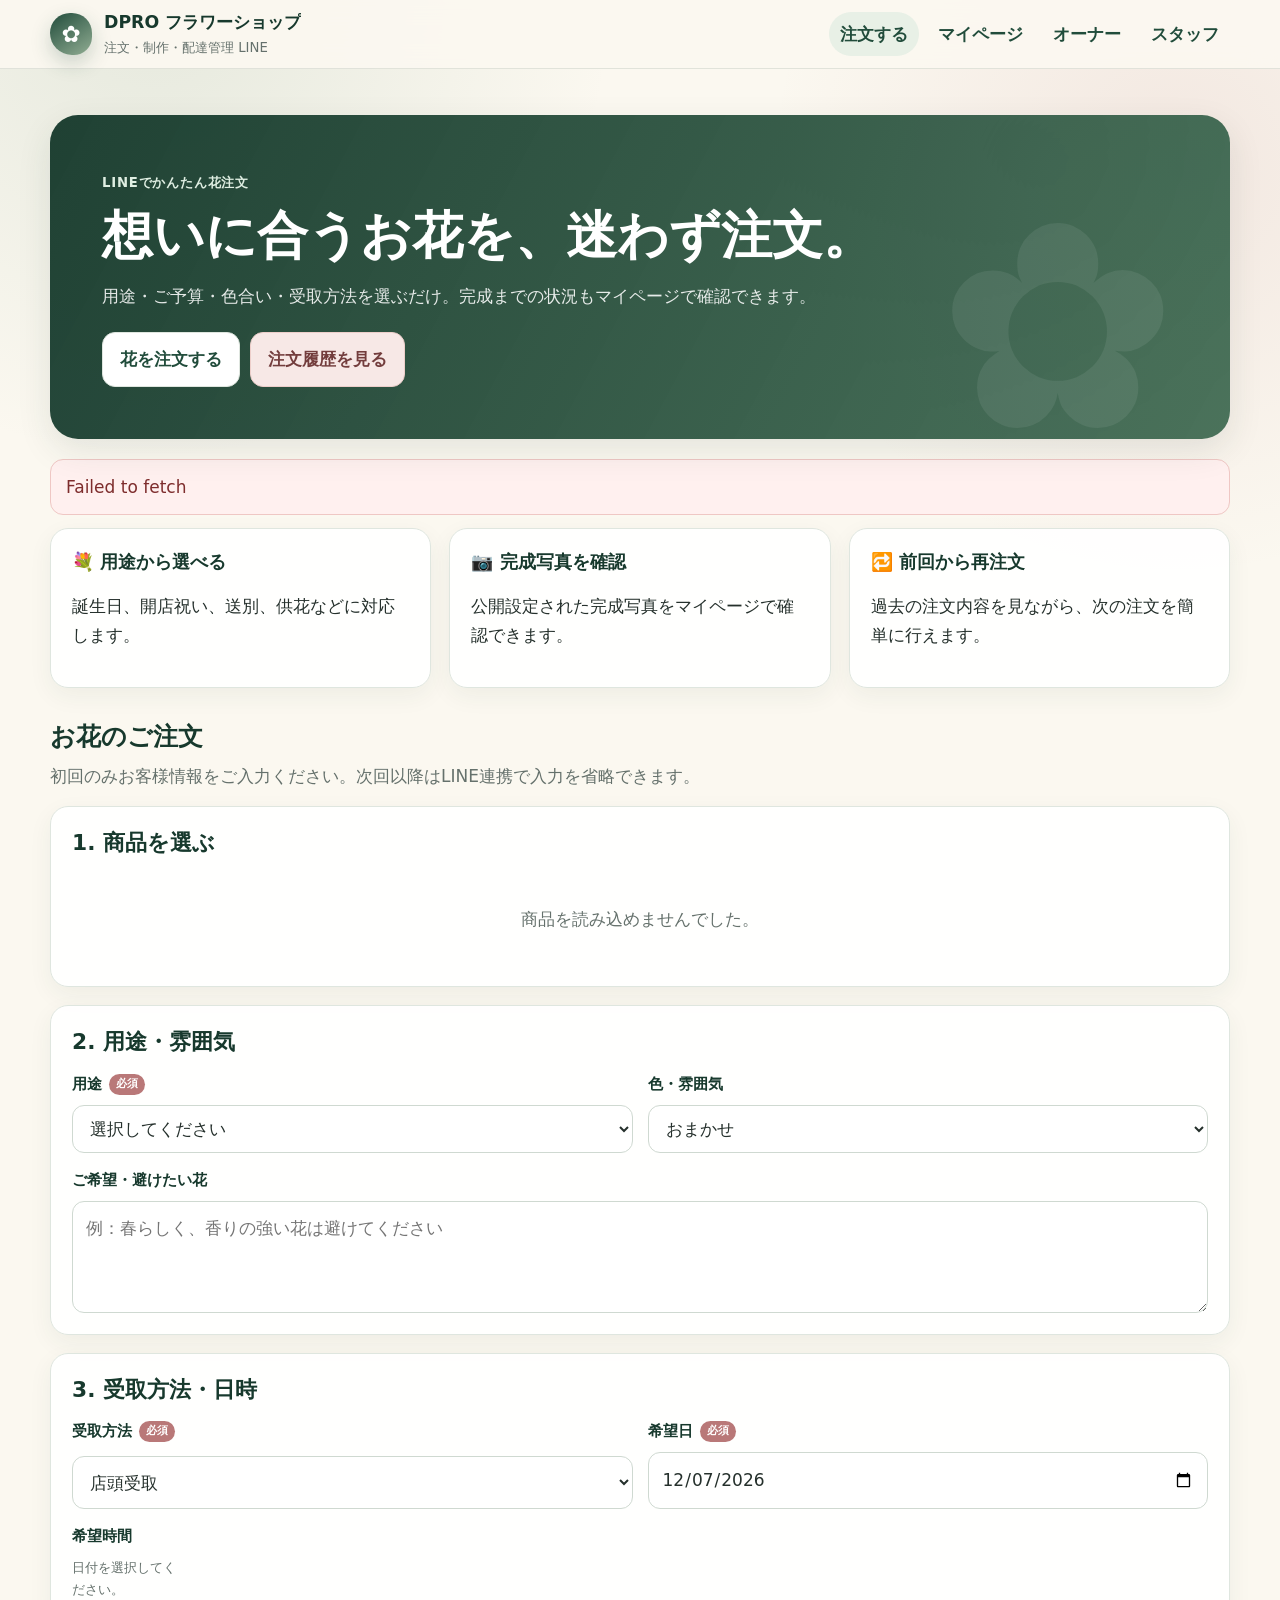
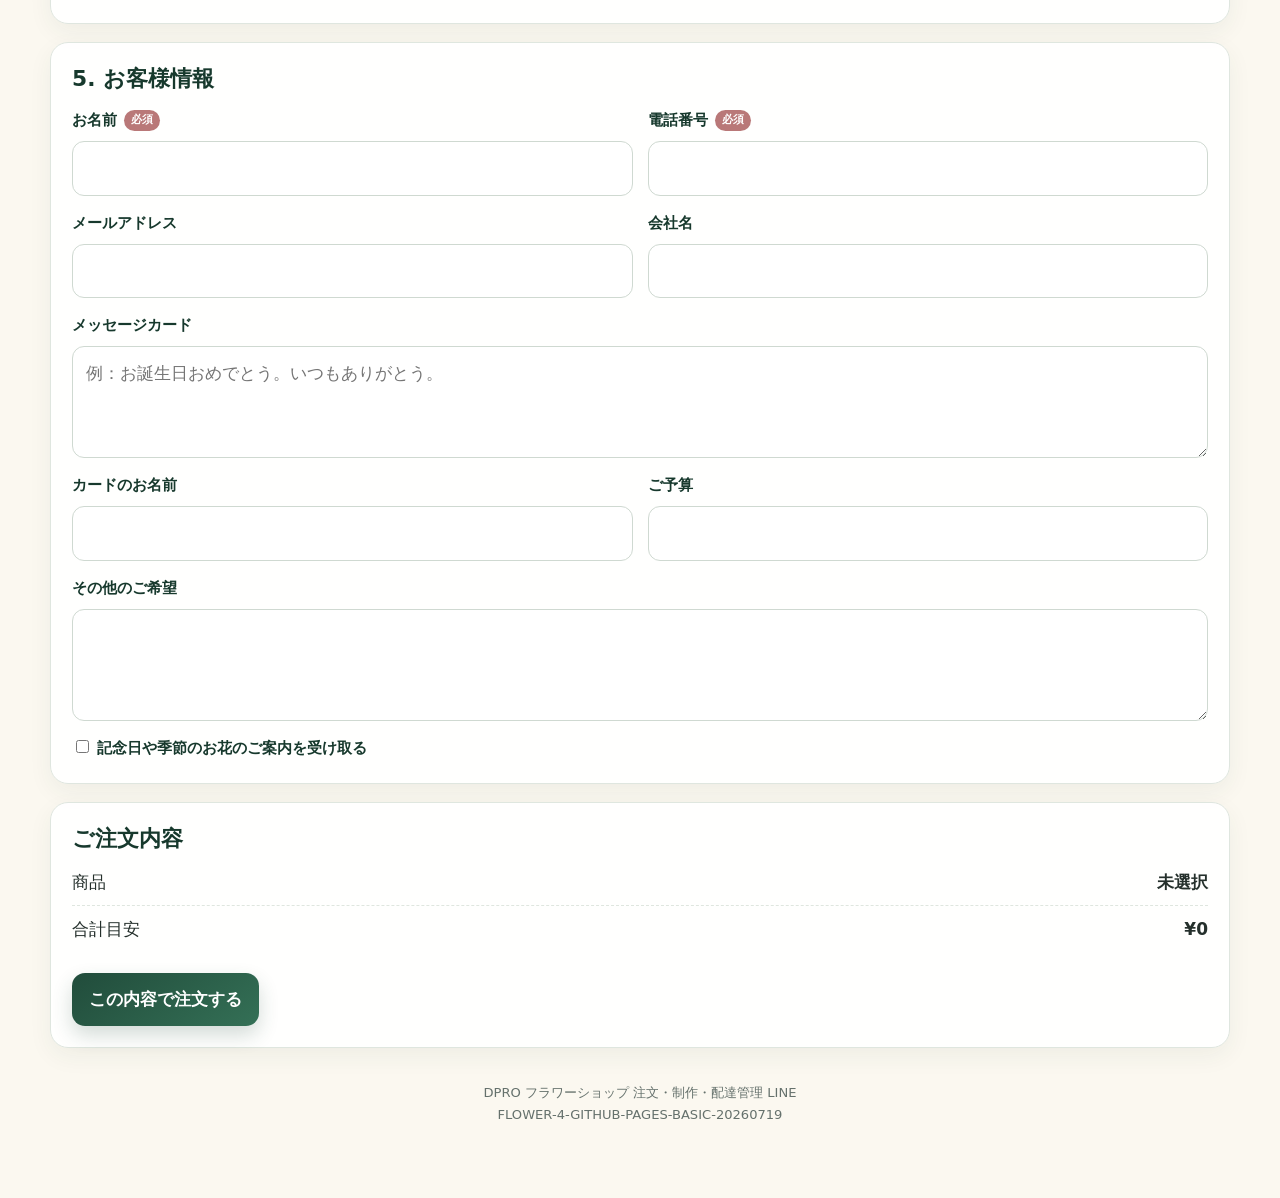
==== index.html @ d9ad01c1 "Add files via upload" ====
<!doctype html>
<html lang="ja">
<head>
  <meta charset="utf-8">
  <meta name="viewport" content="width=device-width,initial-scale=1,viewport-fit=cover">
  <meta name="theme-color" content="#214c3b">
  <title>花を注文する｜DPRO フラワーショップ</title>
  <link rel="stylesheet" href="common.css">
</head>
<body>
  <header class="topbar">
    <div class="topbar-inner">
      <div class="brand">
        <div class="brand-mark">✿</div>
        <div>
          <div class="brand-title">DPRO フラワーショップ</div>
          <div class="brand-subtitle">注文・制作・配達管理 LINE</div>
        </div>
      </div>
      <nav class="topnav" id="topnav"></nav>
    </div>
  </header>
  
<main class="page-shell">
  <section class="hero">
    <div class="eyebrow">LINEでかんたん花注文</div>
    <h1>想いに合うお花を、迷わず注文。</h1>
    <p>用途・ご予算・色合い・受取方法を選ぶだけ。完成までの状況もマイページで確認できます。</p>
    <div class="hero-actions">
      <a class="btn btn-ghost" href="#orderForm">花を注文する</a>
      <a class="btn btn-rose" href="member.html">注文履歴を見る</a>
    </div>
  </section>

  <div id="pageAlert" class="hidden"></div>

  <section class="grid grid-3" aria-label="特長">
    <article class="card"><h3>💐 用途から選べる</h3><p>誕生日、開店祝い、送別、供花などに対応します。</p></article>
    <article class="card"><h3>📷 完成写真を確認</h3><p>公開設定された完成写真をマイページで確認できます。</p></article>
    <article class="card"><h3>🔁 前回から再注文</h3><p>過去の注文内容を見ながら、次の注文を簡単に行えます。</p></article>
  </section>

  <section id="orderForm">
    <h2 class="section-title">お花のご注文</h2>
    <p class="section-note">初回のみお客様情報をご入力ください。次回以降はLINE連携で入力を省略できます。</p>

    <form id="flowerOrderForm" novalidate>
      <article class="card">
        <h2>1. 商品を選ぶ</h2>
        <div id="productList" class="product-list">
          <div class="loading">商品を読み込んでいます…</div>
        </div>
      </article>

      <article class="card" style="margin-top:18px">
        <h2>2. 用途・雰囲気</h2>
        <div class="form-grid">
          <div class="field">
            <label class="required" for="usageType">用途</label>
            <select id="usageType" required>
              <option value="">選択してください</option>
              <option value="birthday">誕生日</option>
              <option value="wedding_anniversary">結婚記念日</option>
              <option value="mother_day">母の日</option>
              <option value="father_day">父の日</option>
              <option value="farewell">送別・退職</option>
              <option value="entrance_graduation">入学・卒業</option>
              <option value="opening">開店・開業祝い</option>
              <option value="anniversary">周年祝い</option>
              <option value="recital_event">発表会・公演</option>
              <option value="get_well">お見舞い</option>
              <option value="memorial">お供え・法事</option>
              <option value="funeral">葬儀・供花</option>
              <option value="home_use">自宅用</option>
              <option value="business">法人・ビジネス</option>
              <option value="other">その他</option>
            </select>
          </div>
          <div class="field">
            <label for="colorMood">色・雰囲気</label>
            <select id="colorMood">
              <option value="おまかせ">おまかせ</option>
              <option>赤・ピンク系</option>
              <option>黄色・オレンジ系</option>
              <option>白・グリーン系</option>
              <option>青・紫系</option>
              <option>カラフル</option>
              <option>優しい</option>
              <option>明るい</option>
              <option>華やか</option>
              <option>上品</option>
              <option>シック</option>
            </select>
          </div>
          <div class="field full">
            <label for="flowerPreferences">ご希望・避けたい花</label>
            <textarea id="flowerPreferences" placeholder="例：春らしく、香りの強い花は避けてください"></textarea>
          </div>
        </div>
      </article>

      <article class="card" style="margin-top:18px">
        <h2>3. 受取方法・日時</h2>
        <div class="form-grid">
          <div class="field">
            <label class="required" for="fulfillmentType">受取方法</label>
            <select id="fulfillmentType" required>
              <option value="pickup">店頭受取</option>
              <option value="delivery">店舗配達</option>
              <option value="shipping_consultation">配送相談</option>
            </select>
          </div>
          <div class="field" id="dateField">
            <label class="required" for="requestedDate">希望日</label>
            <input id="requestedDate" type="date" required>
          </div>
          <div class="field full" id="slotField">
            <label>希望時間</label>
            <div id="slotGrid" class="slot-grid">
              <span class="help">日付を選択してください。</span>
            </div>
            <input id="requestedAt" type="hidden">
          </div>
        </div>
      </article>

      <article class="card hidden" id="recipientCard" style="margin-top:18px">
        <h2>4. お届け先</h2>
        <div class="form-grid">
          <div class="field">
            <label class="required" for="recipientName">受取人・会社名</label>
            <input id="recipientName" autocomplete="name">
          </div>
          <div class="field">
            <label class="required" for="recipientPhone">受取人電話番号</label>
            <input id="recipientPhone" inputmode="tel" autocomplete="tel">
          </div>
          <div class="field">
            <label for="recipientPostalCode">郵便番号</label>
            <input id="recipientPostalCode" inputmode="numeric">
          </div>
          <div class="field">
            <label for="deliveryArea">配達エリア</label>
            <select id="deliveryArea"><option value="">選択してください</option></select>
          </div>
          <div class="field">
            <label for="recipientPrefecture">都道府県</label>
            <input id="recipientPrefecture" value="福岡県">
          </div>
          <div class="field">
            <label for="recipientCity">市区町村</label>
            <input id="recipientCity">
          </div>
          <div class="field full">
            <label class="required" for="recipientAddress1">番地・建物名</label>
            <input id="recipientAddress1">
          </div>
          <div class="field">
            <label for="facilityName">会社・施設名</label>
            <input id="facilityName">
          </div>
          <div class="field">
            <label for="venueName">会場名</label>
            <input id="venueName">
          </div>
          <div class="field full">
            <label for="deliveryNote">配達時の注意</label>
            <textarea id="deliveryNote" placeholder="例：到着前に電話、正面入口横へ設置"></textarea>
          </div>
        </div>
      </article>

      <article class="card" style="margin-top:18px">
        <h2>5. お客様情報</h2>
        <div class="form-grid">
          <div class="field">
            <label class="required" for="customerName">お名前</label>
            <input id="customerName" autocomplete="name" required>
          </div>
          <div class="field">
            <label class="required" for="customerPhone">電話番号</label>
            <input id="customerPhone" inputmode="tel" autocomplete="tel" required>
          </div>
          <div class="field">
            <label for="customerEmail">メールアドレス</label>
            <input id="customerEmail" type="email" autocomplete="email">
          </div>
          <div class="field">
            <label for="companyName">会社名</label>
            <input id="companyName" autocomplete="organization">
          </div>
          <div class="field full">
            <label for="messageText">メッセージカード</label>
            <textarea id="messageText" placeholder="例：お誕生日おめでとう。いつもありがとう。"></textarea>
          </div>
          <div class="field">
            <label for="senderName">カードのお名前</label>
            <input id="senderName">
          </div>
          <div class="field">
            <label for="budgetAmount">ご予算</label>
            <input id="budgetAmount" type="number" min="0" step="100">
          </div>
          <div class="field full">
            <label for="customerNote">その他のご希望</label>
            <textarea id="customerNote"></textarea>
          </div>
          <div class="field full">
            <label>
              <input id="marketingOptIn" type="checkbox" style="width:auto;min-height:auto">
              記念日や季節のお花のご案内を受け取る
            </label>
          </div>
        </div>
      </article>

      <article class="card" style="margin-top:18px">
        <h2>ご注文内容</h2>
        <div id="orderSummary" class="summary-list">
          <div class="summary-row"><span>商品</span><strong>未選択</strong></div>
          <div class="summary-row"><span>合計目安</span><strong>¥0</strong></div>
        </div>
        <div id="formAlert" class="hidden"></div>
        <div class="actions">
          <button id="submitButton" type="submit" class="btn btn-primary">この内容で注文する</button>
        </div>
      </article>
    </form>
  </section>

  <footer class="footer">
    <div>DPRO フラワーショップ 注文・制作・配達管理 LINE</div>
    <div id="appVersion"></div>
  </footer>
</main>

  <nav class="mobile-bottom-nav" id="mobileNav"></nav>
  <script src="config.js"></script>
  <script src="common.js"></script>
  <script src="index.js"></script>
</body>
</html>
---- common.css ----
:root {
  --ivory: #fbf8f0;
  --paper: #ffffff;
  --forest: #214c3b;
  --forest-2: #17392d;
  --sage: #91ad93;
  --sage-pale: #e8f0e6;
  --rose: #b97878;
  --rose-pale: #f7e8e6;
  --gold: #b28a49;
  --ink: #25302c;
  --muted: #65716c;
  --line: #dfe6df;
  --danger: #a63c3c;
  --warning: #9a641b;
  --success: #2e704f;
  --shadow: 0 12px 34px rgba(30, 63, 48, .10);
  --radius: 18px;
  --radius-sm: 12px;
}

* { box-sizing: border-box; }

html {
  font-size: 17px;
  scroll-behavior: smooth;
}

body {
  margin: 0;
  color: var(--ink);
  background:
    radial-gradient(circle at 12% 0%, rgba(145,173,147,.20), transparent 27rem),
    radial-gradient(circle at 92% 6%, rgba(185,120,120,.13), transparent 24rem),
    var(--ivory);
  font-family: system-ui, -apple-system, BlinkMacSystemFont, "Segoe UI",
    "Hiragino Kaku Gothic ProN", "Yu Gothic", Meiryo, sans-serif;
  line-height: 1.68;
}

button, input, select, textarea {
  font: inherit;
}

button, a {
  -webkit-tap-highlight-color: transparent;
}

a { color: var(--forest); }

.page-shell {
  width: min(1180px, calc(100% - 28px));
  margin: 0 auto;
  padding: 22px 0 72px;
}

.topbar {
  position: sticky;
  top: 0;
  z-index: 50;
  border-bottom: 1px solid rgba(33,76,59,.12);
  background: rgba(251,248,240,.93);
  backdrop-filter: blur(14px);
}

.topbar-inner {
  width: min(1180px, calc(100% - 28px));
  min-height: 68px;
  margin: 0 auto;
  display: flex;
  align-items: center;
  gap: 16px;
  justify-content: space-between;
}

.brand {
  display: flex;
  align-items: center;
  gap: 12px;
  min-width: 0;
}

.brand-mark {
  width: 42px;
  height: 42px;
  border-radius: 50% 50% 45% 55%;
  display: grid;
  place-items: center;
  color: white;
  background: linear-gradient(145deg, var(--forest), var(--sage));
  box-shadow: 0 8px 20px rgba(33,76,59,.22);
  font-size: 1.35rem;
}

.brand-title {
  margin: 0;
  font-size: 1.02rem;
  font-weight: 800;
  color: var(--forest-2);
  white-space: nowrap;
  overflow: hidden;
  text-overflow: ellipsis;
}

.brand-subtitle {
  color: var(--muted);
  font-size: .78rem;
}

.topnav {
  display: flex;
  gap: 8px;
  flex-wrap: wrap;
  justify-content: flex-end;
}

.topnav a {
  color: var(--forest);
  text-decoration: none;
  font-weight: 750;
  padding: 8px 11px;
  border-radius: 999px;
}

.topnav a:hover,
.topnav a.active {
  background: var(--sage-pale);
}

.hero {
  margin: 24px 0 20px;
  padding: clamp(24px, 5vw, 52px);
  border-radius: 28px;
  overflow: hidden;
  position: relative;
  color: white;
  background:
    linear-gradient(118deg, rgba(22,57,44,.96), rgba(55,100,75,.90)),
    radial-gradient(circle at 85% 16%, rgba(255,255,255,.2), transparent 16rem);
  box-shadow: var(--shadow);
}

.hero::after {
  content: "✿";
  position: absolute;
  right: clamp(14px, 4vw, 52px);
  bottom: -34px;
  font-size: clamp(8rem, 24vw, 17rem);
  color: rgba(255,255,255,.075);
  line-height: 1;
}

.hero > * { position: relative; z-index: 1; }

.eyebrow {
  display: inline-flex;
  align-items: center;
  gap: 8px;
  margin-bottom: 9px;
  font-weight: 800;
  letter-spacing: .06em;
  font-size: .78rem;
  color: #dfeee2;
}

.hero h1 {
  margin: 0;
  max-width: 800px;
  font-size: clamp(1.75rem, 5vw, 3rem);
  line-height: 1.28;
}

.hero p {
  max-width: 760px;
  margin: 13px 0 0;
  color: rgba(255,255,255,.88);
}

.hero-actions, .actions {
  display: flex;
  gap: 10px;
  flex-wrap: wrap;
  margin-top: 22px;
}

.grid {
  display: grid;
  gap: 18px;
}

.grid-2 { grid-template-columns: repeat(2, minmax(0, 1fr)); }
.grid-3 { grid-template-columns: repeat(3, minmax(0, 1fr)); }
.grid-4 { grid-template-columns: repeat(4, minmax(0, 1fr)); }

.card {
  background: rgba(255,255,255,.94);
  border: 1px solid var(--line);
  border-radius: var(--radius);
  box-shadow: 0 8px 24px rgba(38,68,54,.06);
  padding: 21px;
}

.card h2, .card h3 {
  color: var(--forest-2);
  line-height: 1.4;
}

.card h2 { font-size: 1.28rem; margin: 0 0 14px; }
.card h3 { font-size: 1.05rem; margin: 0 0 9px; }

.section-title {
  margin: 32px 0 14px;
  color: var(--forest-2);
  font-size: 1.45rem;
  line-height: 1.4;
}

.section-note {
  margin: -7px 0 16px;
  color: var(--muted);
}

.btn {
  appearance: none;
  border: 0;
  border-radius: 13px;
  padding: 12px 17px;
  min-height: 48px;
  cursor: pointer;
  font-weight: 800;
  text-decoration: none;
  display: inline-flex;
  align-items: center;
  justify-content: center;
  gap: 8px;
  transition: transform .15s ease, opacity .15s ease, box-shadow .15s ease;
}

.btn:hover { transform: translateY(-1px); }
.btn:disabled { opacity: .52; cursor: not-allowed; transform: none; }

.btn-primary {
  color: white;
  background: linear-gradient(145deg, var(--forest), #347056);
  box-shadow: 0 9px 20px rgba(33,76,59,.20);
}

.btn-secondary {
  color: var(--forest);
  background: var(--sage-pale);
  border: 1px solid #cfdccd;
}

.btn-rose {
  color: #733d3d;
  background: var(--rose-pale);
  border: 1px solid #edceca;
}

.btn-danger {
  color: white;
  background: var(--danger);
}

.btn-ghost {
  color: var(--forest);
  background: white;
  border: 1px solid var(--line);
}

.btn-small {
  min-height: 38px;
  padding: 7px 12px;
  font-size: .86rem;
}

.form-grid {
  display: grid;
  grid-template-columns: repeat(2, minmax(0, 1fr));
  gap: 15px;
}

.field {
  display: grid;
  gap: 7px;
}

.field.full { grid-column: 1 / -1; }

label {
  font-weight: 800;
  color: var(--forest-2);
  font-size: .91rem;
}

.required::after {
  content: "必須";
  display: inline-block;
  margin-left: 7px;
  color: white;
  background: var(--rose);
  border-radius: 999px;
  padding: 1px 7px;
  font-size: .66rem;
  vertical-align: 2px;
}

input, select, textarea {
  width: 100%;
  border: 1px solid #cfd9d1;
  border-radius: 12px;
  padding: 12px 13px;
  min-height: 48px;
  color: var(--ink);
  background: #fff;
  outline: none;
}

textarea { min-height: 112px; resize: vertical; }

input:focus, select:focus, textarea:focus {
  border-color: var(--sage);
  box-shadow: 0 0 0 4px rgba(145,173,147,.18);
}

.help {
  color: var(--muted);
  font-size: .79rem;
}

.notice, .alert {
  border-radius: 13px;
  padding: 13px 15px;
  margin: 13px 0;
  border: 1px solid;
}

.notice {
  color: #28543e;
  background: #edf7ef;
  border-color: #cee5d4;
}

.alert-error {
  color: #7e2d2d;
  background: #fff0ef;
  border-color: #efc7c4;
}

.alert-warning {
  color: #714b16;
  background: #fff7e8;
  border-color: #ead8b4;
}

.alert-info {
  color: #31596d;
  background: #eef7fb;
  border-color: #c9e0ea;
}

.hidden { display: none !important; }

.product-list {
  display: grid;
  gap: 13px;
}

.product-option {
  display: grid;
  grid-template-columns: auto 1fr auto;
  gap: 13px;
  align-items: center;
  padding: 15px;
  border: 1px solid var(--line);
  border-radius: 15px;
  background: white;
  cursor: pointer;
}

.product-option:has(input:checked) {
  border-color: var(--forest);
  box-shadow: 0 0 0 3px rgba(33,76,59,.10);
  background: #fbfefb;
}

.product-option input {
  width: 22px;
  height: 22px;
  min-height: auto;
  accent-color: var(--forest);
}

.product-name { font-weight: 850; color: var(--forest-2); }
.product-desc { color: var(--muted); font-size: .82rem; }
.price { white-space: nowrap; font-weight: 900; color: var(--forest); }

.slot-grid {
  display: grid;
  grid-template-columns: repeat(auto-fill, minmax(96px, 1fr));
  gap: 9px;
}

.slot {
  min-height: 45px;
  border-radius: 11px;
  border: 1px solid #ced9d0;
  background: white;
  color: var(--forest);
  font-weight: 800;
  cursor: pointer;
}

.slot.selected {
  color: white;
  background: var(--forest);
  border-color: var(--forest);
}

.slot:disabled {
  color: #9da7a1;
  background: #f1f2f1;
  cursor: not-allowed;
}

.summary-list {
  display: grid;
  gap: 9px;
}

.summary-row {
  display: flex;
  justify-content: space-between;
  gap: 18px;
  border-bottom: 1px dashed var(--line);
  padding-bottom: 8px;
}

.summary-row:last-child { border-bottom: 0; }

.stat {
  display: grid;
  gap: 5px;
}

.stat-label { color: var(--muted); font-size: .82rem; }
.stat-value { color: var(--forest-2); font-size: 1.65rem; font-weight: 900; }

.table-wrap {
  overflow-x: auto;
  border: 1px solid var(--line);
  border-radius: 14px;
  background: white;
}

table {
  width: 100%;
  border-collapse: collapse;
  min-width: 760px;
}

th, td {
  padding: 13px 12px;
  text-align: left;
  border-bottom: 1px solid var(--line);
  vertical-align: top;
}

th {
  color: var(--forest-2);
  background: #f3f7f2;
  font-size: .83rem;
  white-space: nowrap;
}

td { font-size: .89rem; }

tr:last-child td { border-bottom: 0; }

.badge {
  display: inline-flex;
  align-items: center;
  border-radius: 999px;
  padding: 4px 9px;
  font-weight: 800;
  font-size: .72rem;
  background: var(--sage-pale);
  color: var(--forest);
  white-space: nowrap;
}

.badge.rose { background: var(--rose-pale); color: #7a4141; }
.badge.gold { background: #fbf1dc; color: #785419; }
.badge.gray { background: #edf0ee; color: #5d6762; }

.toolbar {
  display: flex;
  align-items: end;
  gap: 12px;
  flex-wrap: wrap;
  margin-bottom: 16px;
}

.toolbar .field { min-width: 180px; flex: 1; }
.toolbar .btn { flex: 0 0 auto; }

.admin-lock {
  display: grid;
  gap: 14px;
  max-width: 520px;
  margin: 50px auto;
}

.code-row {
  display: grid;
  grid-template-columns: 1fr auto auto;
  gap: 8px;
}

.order-card {
  display: grid;
  gap: 12px;
}

.order-head {
  display: flex;
  gap: 12px;
  align-items: start;
  justify-content: space-between;
}

.order-number {
  color: var(--forest-2);
  font-size: 1.08rem;
  font-weight: 900;
}

.order-meta {
  color: var(--muted);
  font-size: .82rem;
}

.timeline {
  display: flex;
  align-items: center;
  gap: 0;
  overflow-x: auto;
  padding: 8px 0 4px;
}

.timeline-step {
  min-width: 95px;
  text-align: center;
  color: #87918c;
  font-size: .72rem;
  position: relative;
  padding-top: 24px;
}

.timeline-step::before {
  content: "";
  position: absolute;
  top: 7px;
  left: calc(50% - 6px);
  width: 12px;
  height: 12px;
  border-radius: 50%;
  background: #cbd3ce;
  z-index: 2;
}

.timeline-step::after {
  content: "";
  position: absolute;
  top: 12px;
  left: 50%;
  width: 100%;
  height: 2px;
  background: #d9dfdb;
}

.timeline-step:last-child::after { display: none; }

.timeline-step.done,
.timeline-step.active {
  color: var(--forest);
  font-weight: 800;
}

.timeline-step.done::before,
.timeline-step.active::before {
  background: var(--forest);
}

.timeline-step.done::after { background: var(--forest); }

.loading {
  padding: 28px;
  text-align: center;
  color: var(--muted);
}

.empty {
  padding: 32px 18px;
  text-align: center;
  color: var(--muted);
}

.footer {
  margin-top: 34px;
  text-align: center;
  color: var(--muted);
  font-size: .77rem;
}

.check-list {
  display: grid;
  gap: 9px;
}

.check-item {
  display: flex;
  align-items: center;
  justify-content: space-between;
  gap: 14px;
  padding: 12px 14px;
  border: 1px solid var(--line);
  border-radius: 12px;
  background: white;
}

.check-ok { color: var(--success); font-weight: 900; }
.check-ng { color: var(--danger); font-weight: 900; }
.check-wait { color: var(--muted); font-weight: 800; }

.mobile-bottom-nav { display: none; }

@media (max-width: 860px) {
  html { font-size: 16px; }

  .grid-4, .grid-3 { grid-template-columns: repeat(2, minmax(0, 1fr)); }
  .topnav { display: none; }

  .mobile-bottom-nav {
    position: fixed;
    z-index: 70;
    bottom: 0;
    left: 0;
    right: 0;
    display: grid;
    grid-template-columns: repeat(4, 1fr);
    background: rgba(255,255,255,.96);
    border-top: 1px solid var(--line);
    backdrop-filter: blur(12px);
  }

  .mobile-bottom-nav a {
    padding: 9px 4px 8px;
    color: var(--muted);
    text-decoration: none;
    text-align: center;
    font-size: .67rem;
    font-weight: 750;
  }

  .mobile-bottom-nav span {
    display: block;
    font-size: 1.15rem;
    line-height: 1.1;
  }

  .page-shell { padding-bottom: 90px; }
}

@media (max-width: 640px) {
  .page-shell,
  .topbar-inner {
    width: min(100% - 20px, 1180px);
  }

  .hero {
    margin-top: 13px;
    padding: 25px 20px 29px;
    border-radius: 20px;
  }

  .hero h1 { font-size: 1.72rem; }
  .brand-subtitle { display: none; }
  .grid-2, .grid-3, .grid-4, .form-grid { grid-template-columns: 1fr; }
  .field.full { grid-column: auto; }
  .card { padding: 17px; border-radius: 15px; }
  .product-option { grid-template-columns: auto 1fr; }
  .product-option .price { grid-column: 2; }
  .code-row { grid-template-columns: 1fr auto; }
  .code-row .btn-danger { grid-column: 1 / -1; }
  .toolbar { align-items: stretch; }
  .toolbar .field, .toolbar .btn { flex: 1 1 100%; }
  .order-head { display: grid; }
}
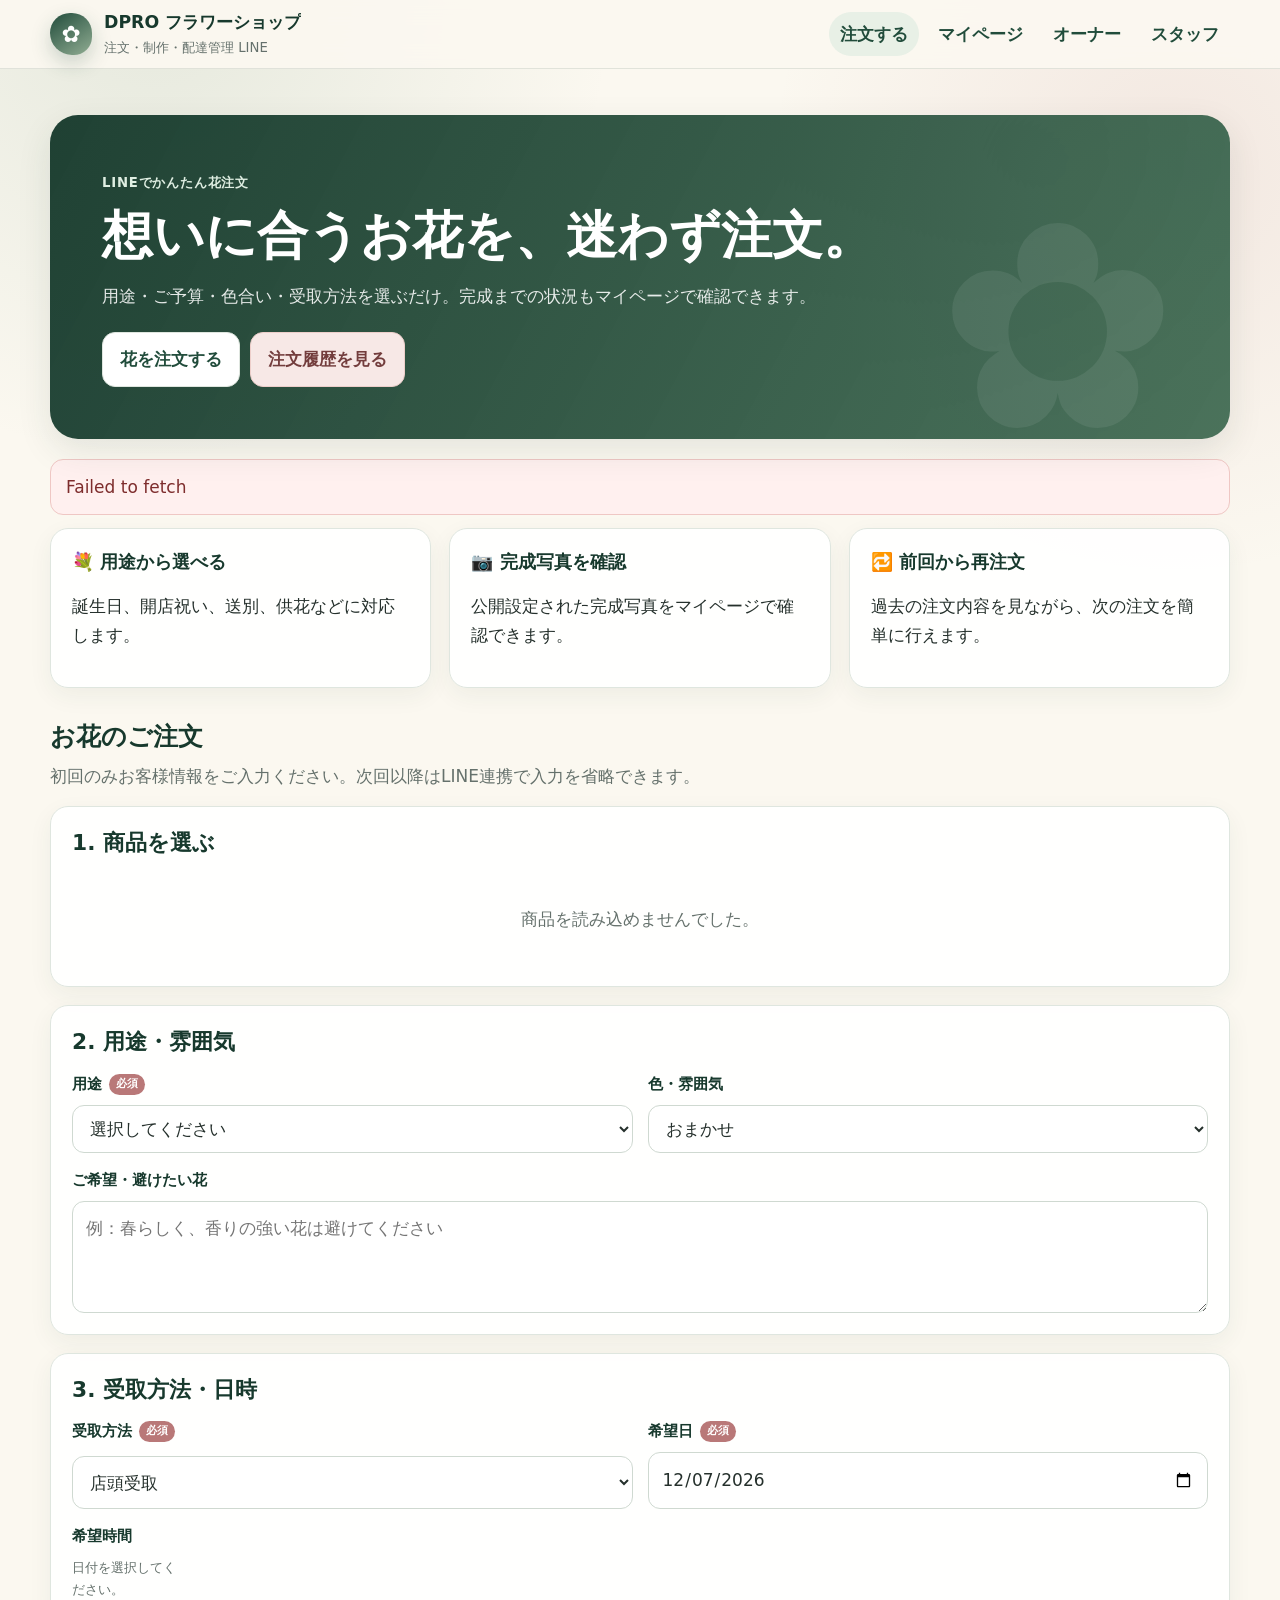
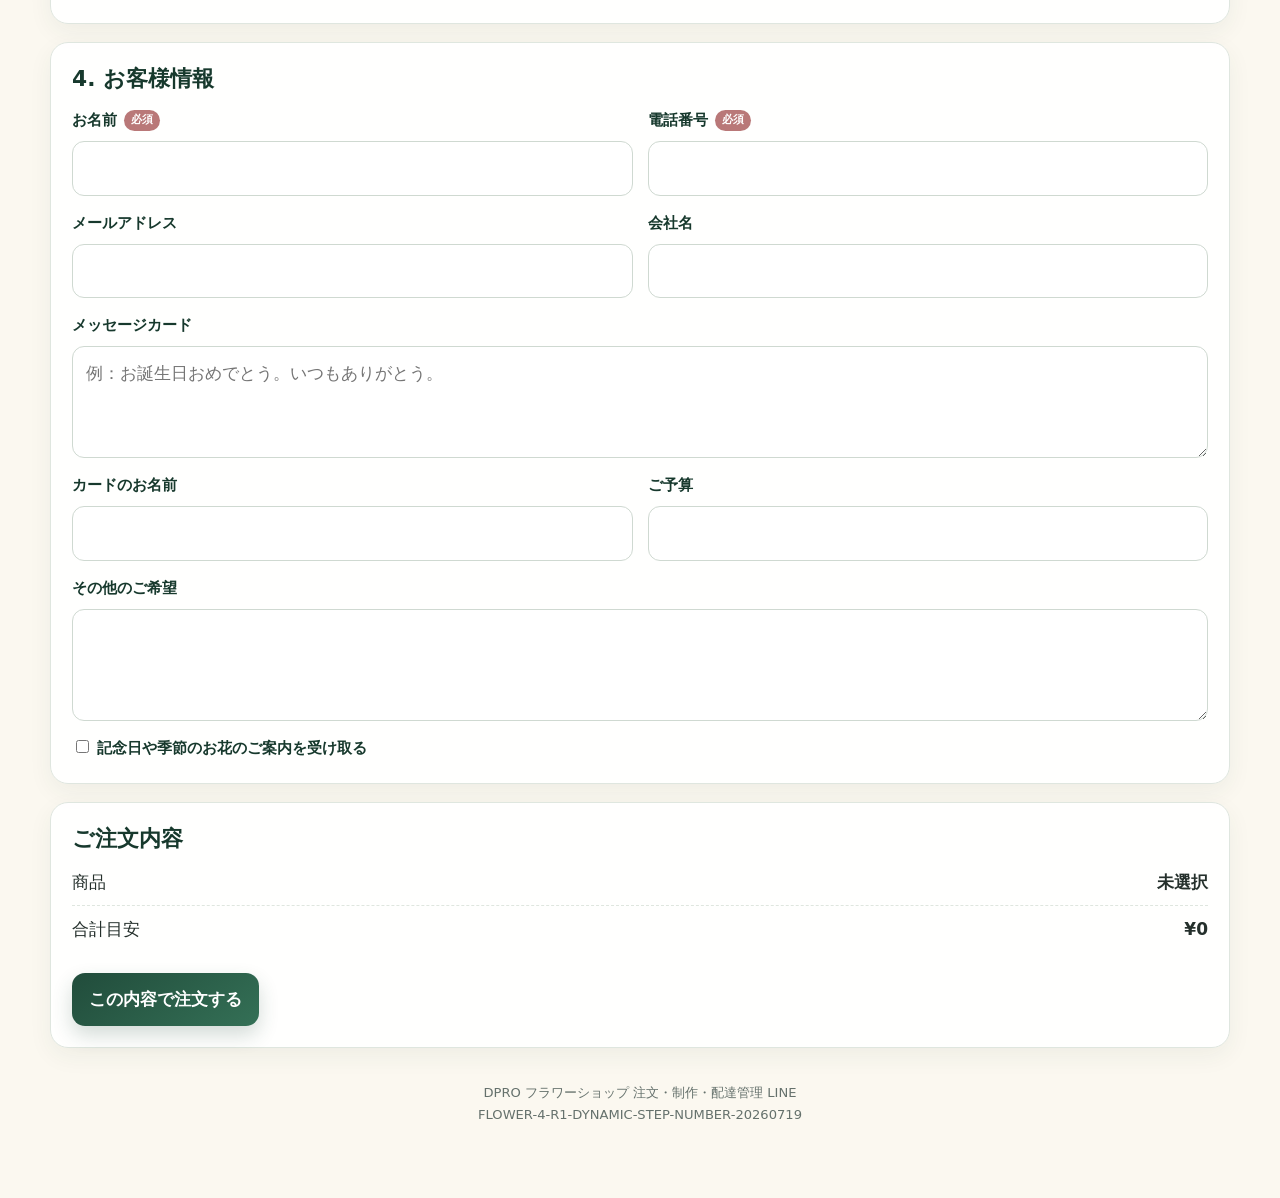
==== commit c39d603f: "Add files via upload" ====
--- a/index.html
+++ b/index.html
@@ -171,7 +171,7 @@
       </article>
 
       <article class="card" style="margin-top:18px">
-        <h2>5. お客様情報</h2>
+        <h2><span id="customerStepNumber">4</span>. お客様情報</h2>
         <div class="form-grid">
           <div class="field">
             <label class="required" for="customerName">お名前</label>
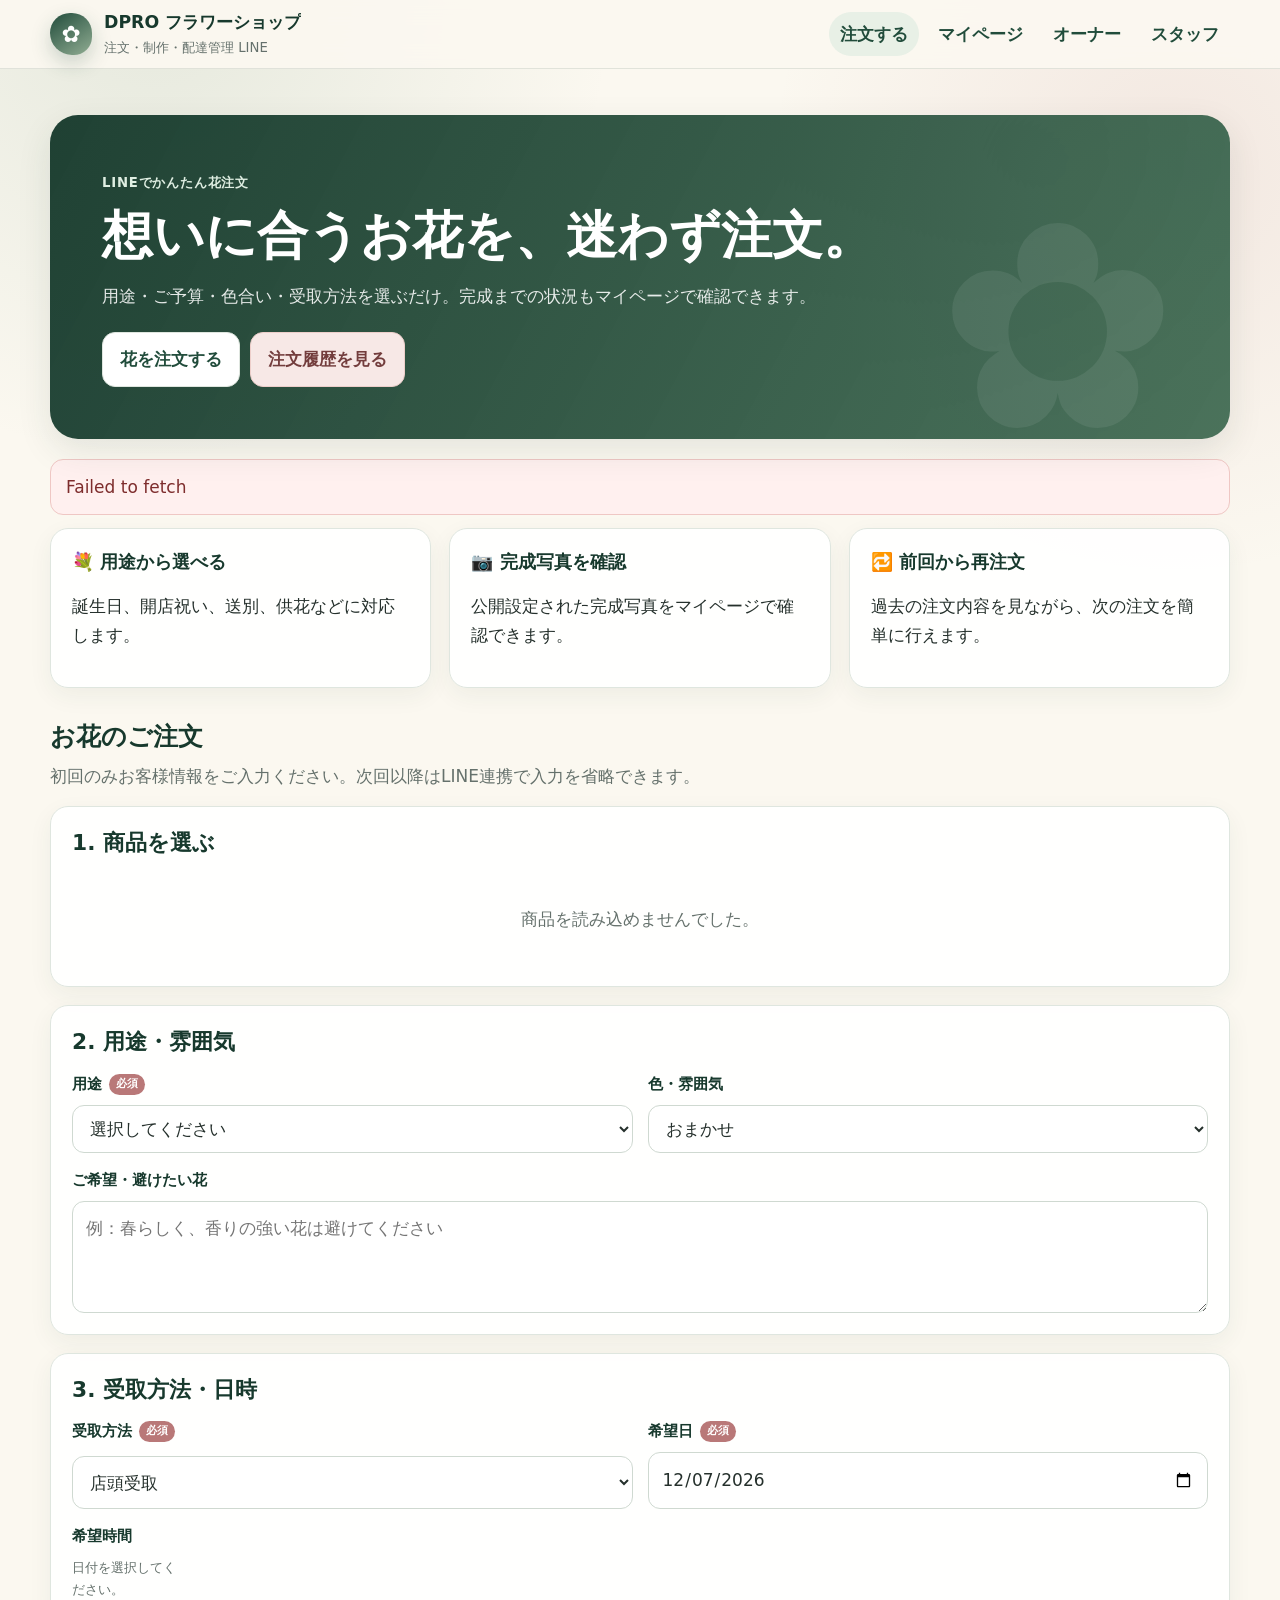
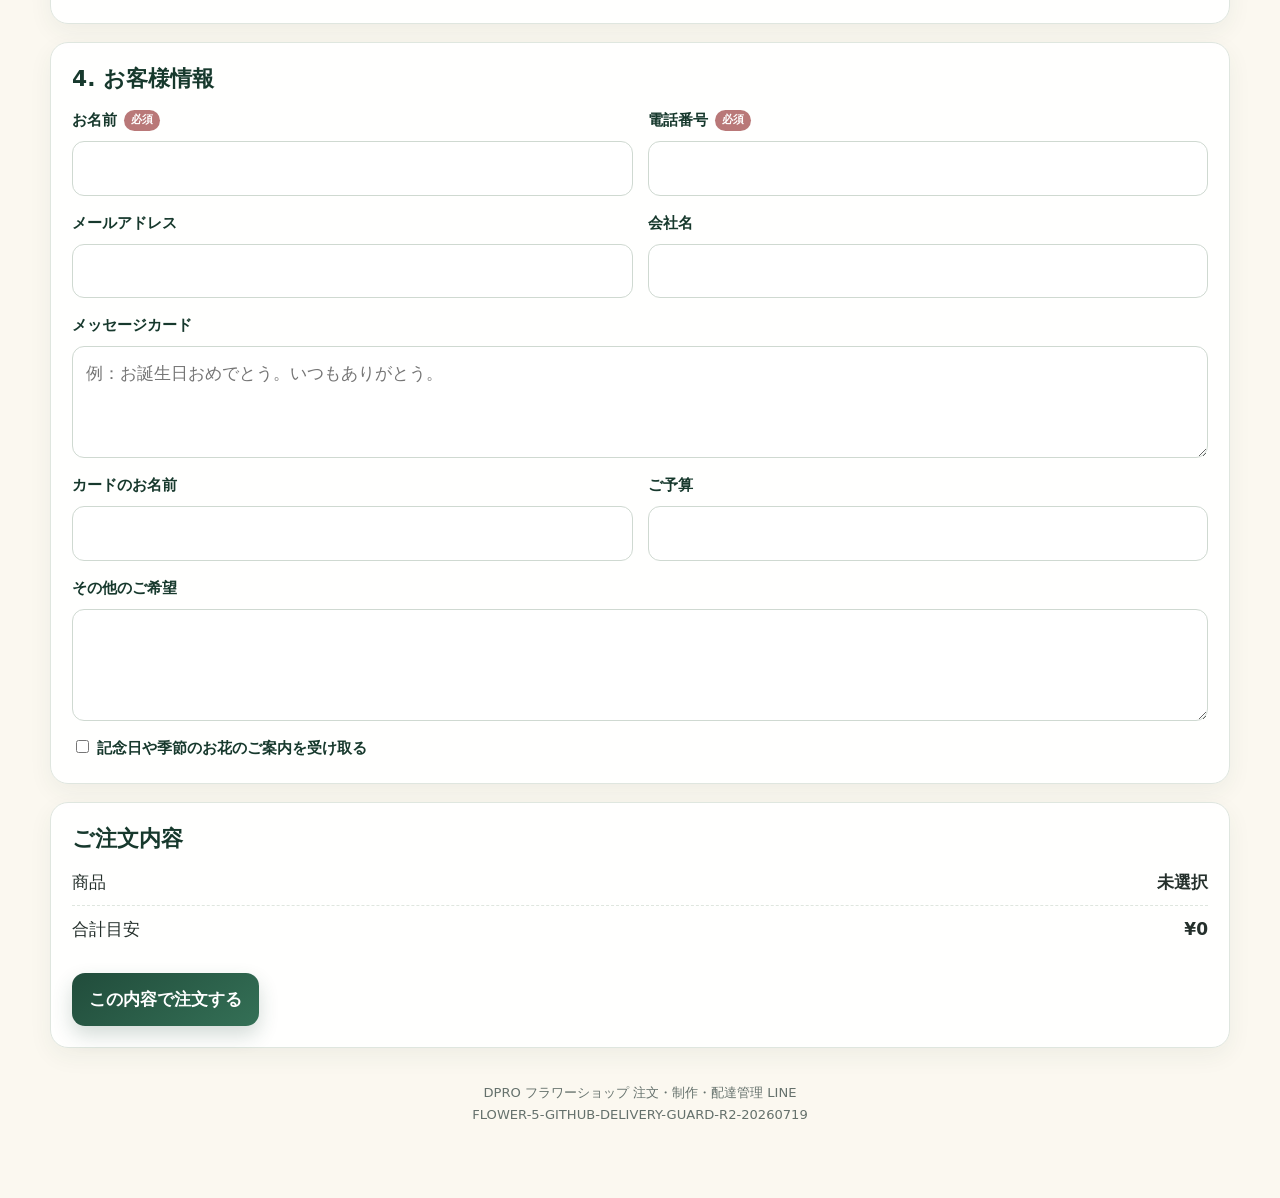
==== commit 83ea64a9: "Add files via upload" ====
--- a/index.html
+++ b/index.html
@@ -140,7 +140,7 @@
             <input id="recipientPostalCode" inputmode="numeric">
           </div>
           <div class="field">
-            <label for="deliveryArea">配達エリア</label>
+            <label class="required" for="deliveryArea">配達エリア</label>
             <select id="deliveryArea"><option value="">選択してください</option></select>
           </div>
           <div class="field">
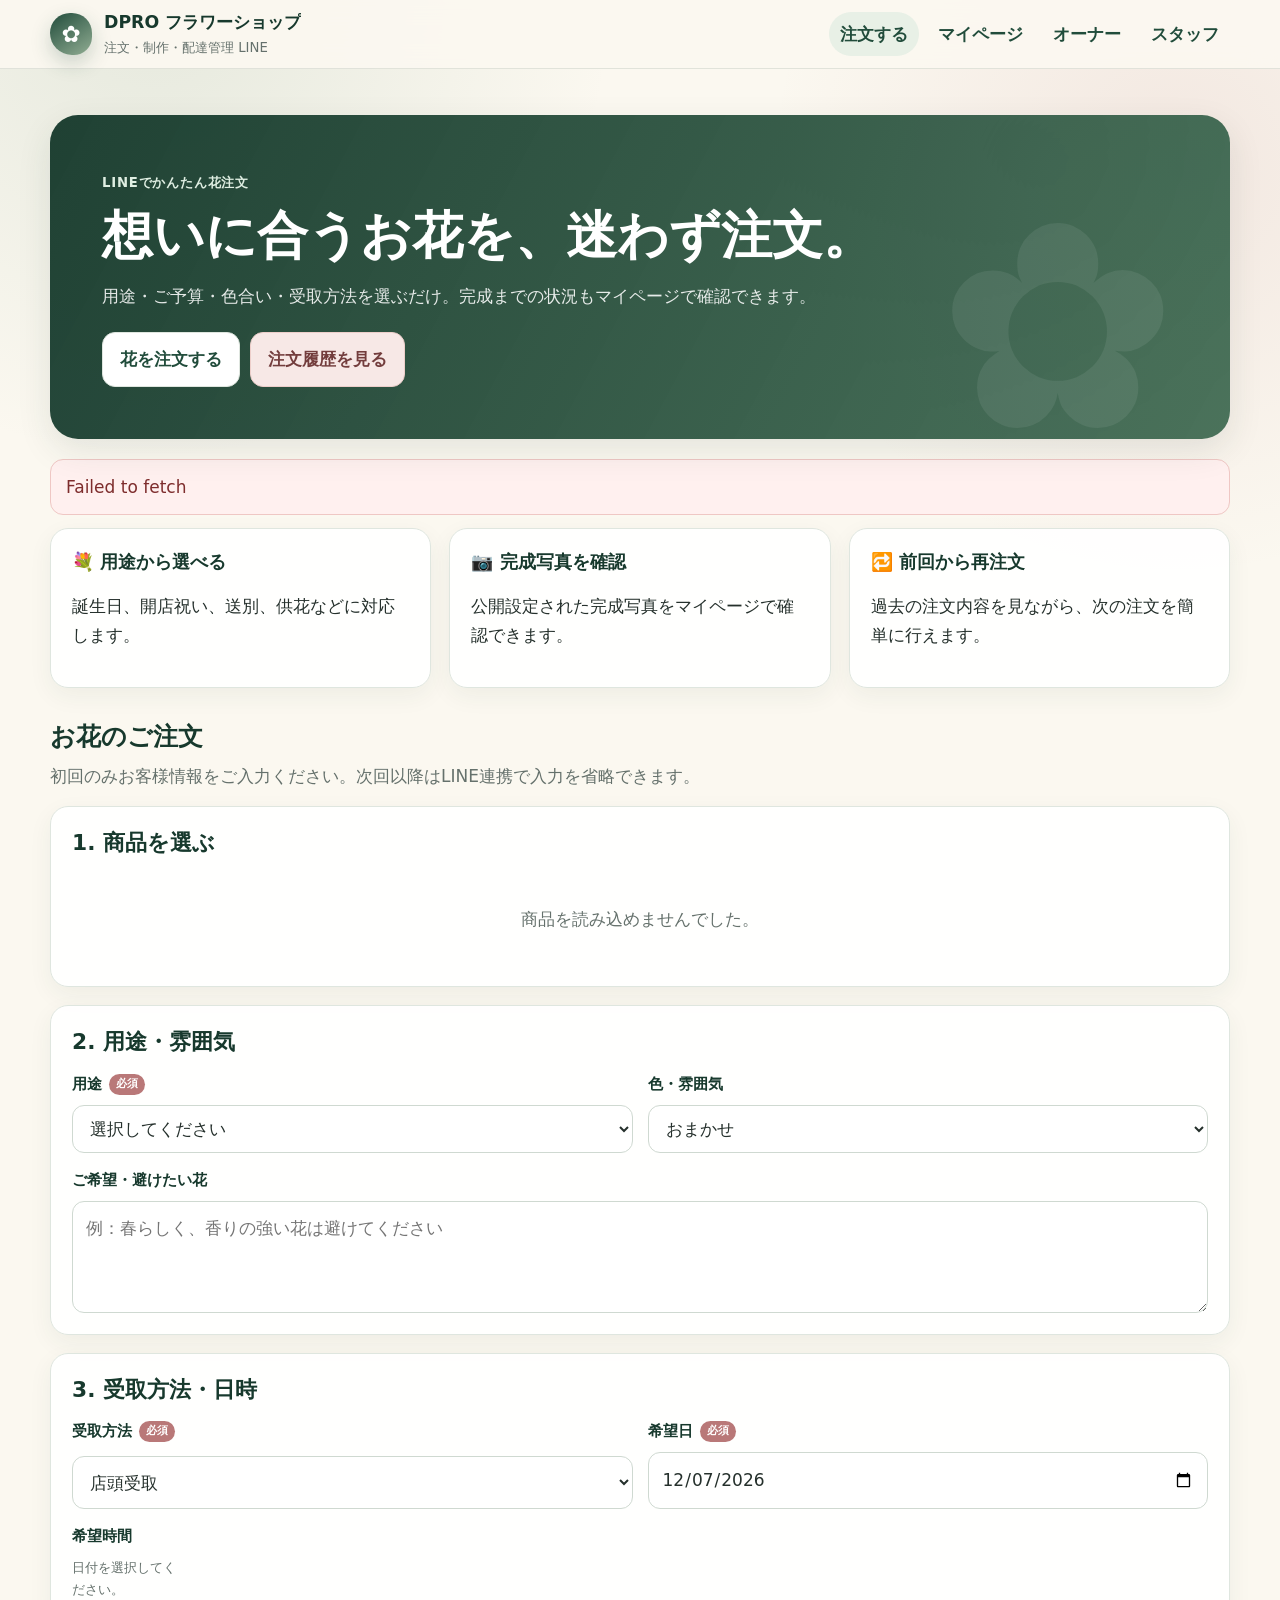
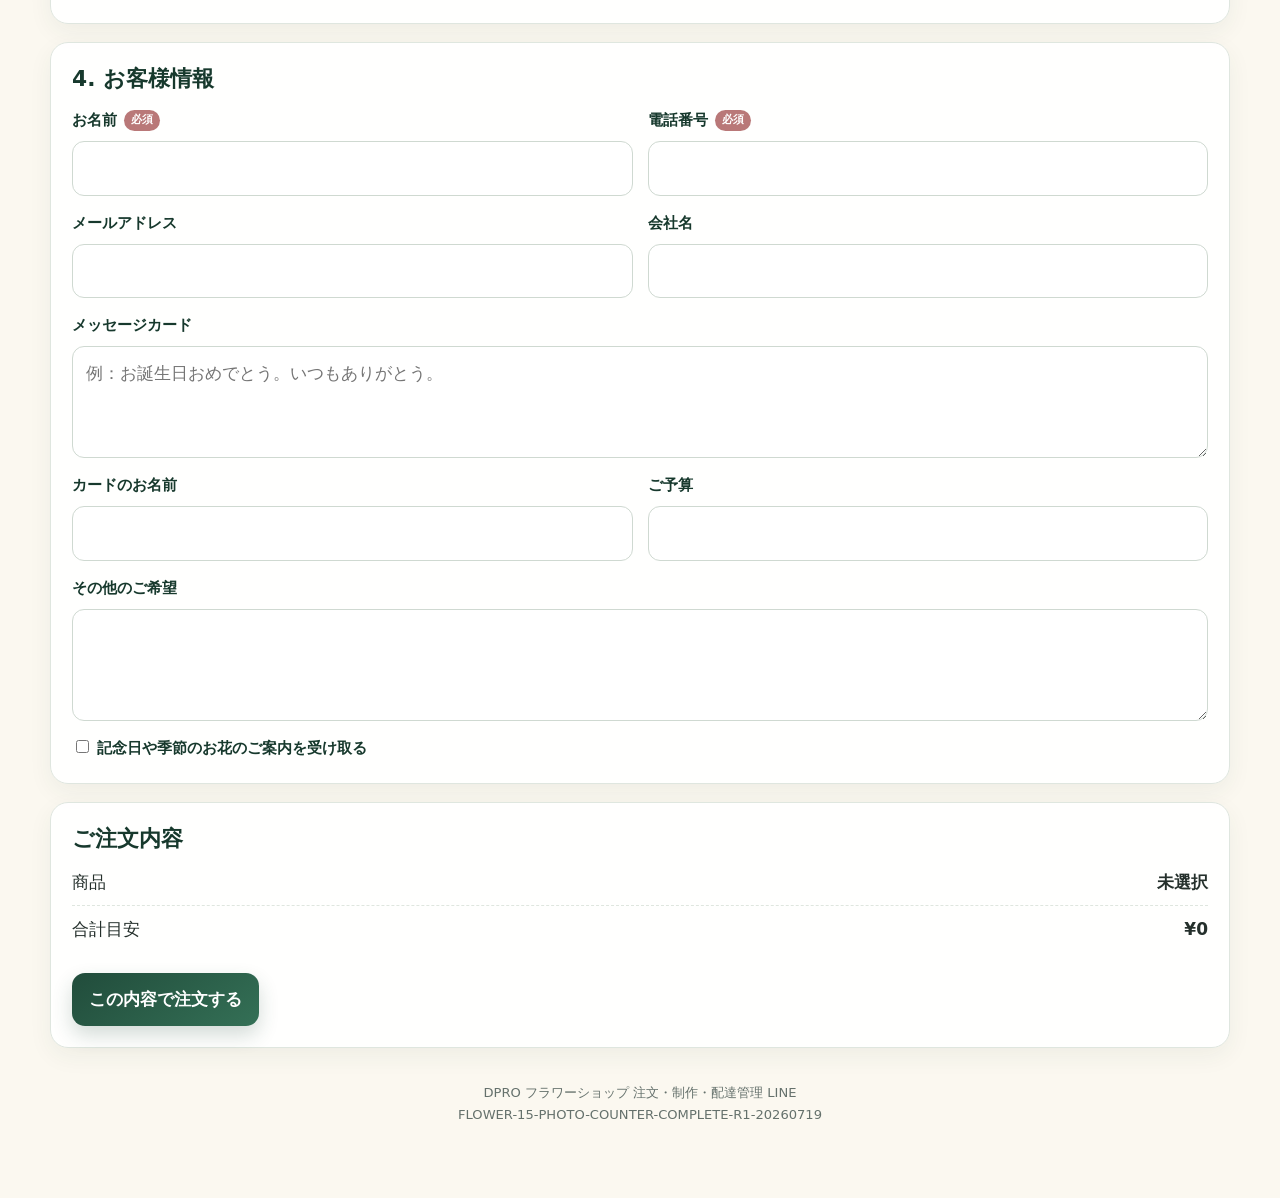
==== commit d2417914: "Add files via upload" ====
--- a/index.html
+++ b/index.html
@@ -5,7 +5,7 @@
   <meta name="viewport" content="width=device-width,initial-scale=1,viewport-fit=cover">
   <meta name="theme-color" content="#214c3b">
   <title>花を注文する｜DPRO フラワーショップ</title>
-  <link rel="stylesheet" href="common.css">
+  <link rel="stylesheet" href="common.css?v=FLOWER-15">
 </head>
 <body>
   <header class="topbar">
@@ -235,8 +235,8 @@
 </main>
 
   <nav class="mobile-bottom-nav" id="mobileNav"></nav>
-  <script src="config.js"></script>
-  <script src="common.js"></script>
-  <script src="index.js"></script>
+  <script src="config.js?v=FLOWER-15"></script>
+  <script src="common.js?v=FLOWER-15"></script>
+  <script src="index.js?v=FLOWER-15"></script>
 </body>
 </html>
--- a/common.css
+++ b/common.css
@@ -697,3 +697,200 @@
   .toolbar .field, .toolbar .btn { flex: 1 1 100%; }
   .order-head { display: grid; }
 }
+
+
+/* ==========================================================
+   STEP FLOWER-15: 完成写真・電話/店頭注文
+   ========================================================== */
+
+.photo-uploader {
+  margin-top: 18px;
+  padding-top: 16px;
+  border-top: 1px dashed var(--line);
+}
+
+.photo-uploader-title {
+  margin: 0 0 10px;
+  color: var(--forest-2);
+  font-weight: 850;
+}
+
+.photo-upload-row {
+  display: grid;
+  grid-template-columns: minmax(0, 1fr) auto;
+  gap: 10px;
+  align-items: end;
+}
+
+.photo-visibility {
+  display: flex;
+  align-items: center;
+  gap: 9px;
+  margin: 10px 0 0;
+  font-weight: 750;
+  color: var(--forest-2);
+}
+
+.photo-visibility input {
+  width: 21px;
+  height: 21px;
+  min-height: auto;
+  accent-color: var(--forest);
+}
+
+.photo-preview-grid {
+  display: grid;
+  grid-template-columns: repeat(auto-fill, minmax(138px, 1fr));
+  gap: 12px;
+  margin-top: 14px;
+}
+
+.photo-preview {
+  overflow: hidden;
+  border: 1px solid var(--line);
+  border-radius: 14px;
+  background: var(--sage-pale);
+}
+
+.photo-preview img {
+  display: block;
+  width: 100%;
+  aspect-ratio: 4 / 3;
+  object-fit: cover;
+  background: #edf2ed;
+}
+
+.photo-preview figcaption {
+  padding: 8px 10px;
+  color: var(--muted);
+  font-size: .76rem;
+}
+
+.completion-photos {
+  margin-top: 17px;
+  padding-top: 15px;
+  border-top: 1px dashed var(--line);
+}
+
+.completion-photos h4 {
+  margin: 0 0 10px;
+  color: var(--forest-2);
+  font-size: .96rem;
+}
+
+.counter-layout {
+  display: grid;
+  grid-template-columns: minmax(280px, .8fr) minmax(0, 1.5fr);
+  gap: 18px;
+  align-items: start;
+}
+
+.counter-sidebar {
+  position: sticky;
+  top: 88px;
+}
+
+.customer-search-results {
+  display: grid;
+  gap: 10px;
+  margin-top: 12px;
+  max-height: 480px;
+  overflow: auto;
+}
+
+.customer-choice {
+  width: 100%;
+  text-align: left;
+  border: 1px solid var(--line);
+  border-radius: 14px;
+  padding: 13px;
+  color: var(--ink);
+  background: white;
+  cursor: pointer;
+}
+
+.customer-choice:hover,
+.customer-choice.selected {
+  border-color: var(--forest);
+  background: #f8fcf8;
+  box-shadow: 0 0 0 3px rgba(33,76,59,.09);
+}
+
+.customer-choice strong {
+  display: block;
+  color: var(--forest-2);
+}
+
+.customer-choice span {
+  display: block;
+  color: var(--muted);
+  font-size: .8rem;
+}
+
+.selected-customer {
+  margin-top: 13px;
+}
+
+.order-item-list {
+  display: grid;
+  gap: 13px;
+}
+
+.order-item-row {
+  border: 1px solid var(--line);
+  border-radius: 15px;
+  padding: 15px;
+  background: #fff;
+}
+
+.order-item-head {
+  display: flex;
+  align-items: center;
+  justify-content: space-between;
+  gap: 10px;
+  margin-bottom: 12px;
+}
+
+.order-item-title {
+  color: var(--forest-2);
+  font-weight: 850;
+}
+
+.order-item-grid {
+  display: grid;
+  grid-template-columns: minmax(190px, 1.3fr) .55fr .7fr;
+  gap: 12px;
+}
+
+.order-item-grid .wide {
+  grid-column: 1 / -1;
+}
+
+.inline-result {
+  display: flex;
+  align-items: center;
+  flex-wrap: wrap;
+  gap: 9px;
+}
+
+.success-panel {
+  border: 1px solid #bee0c7;
+  background: #eef9f1;
+}
+
+@media (max-width: 900px) {
+  .counter-layout {
+    grid-template-columns: 1fr;
+  }
+
+  .counter-sidebar {
+    position: static;
+  }
+}
+
+@media (max-width: 680px) {
+  .photo-upload-row,
+  .order-item-grid {
+    grid-template-columns: 1fr;
+  }
+}
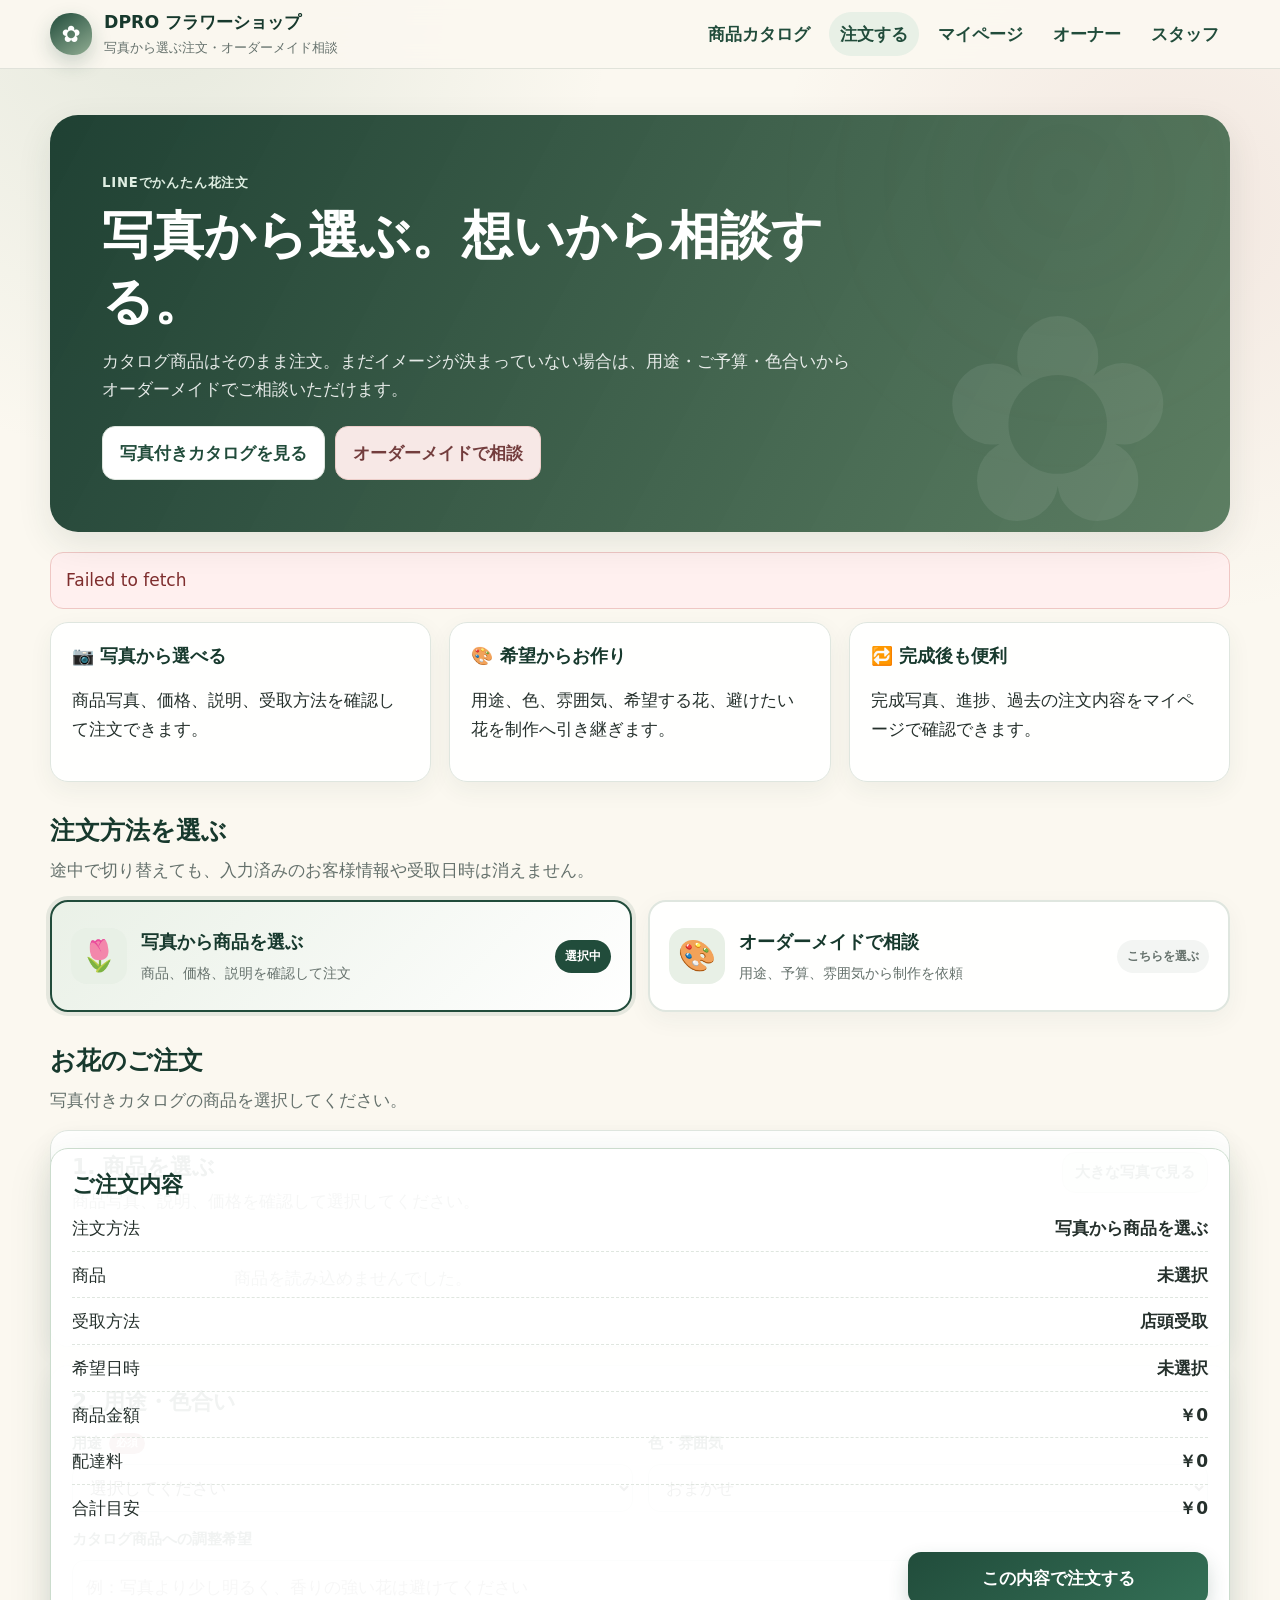
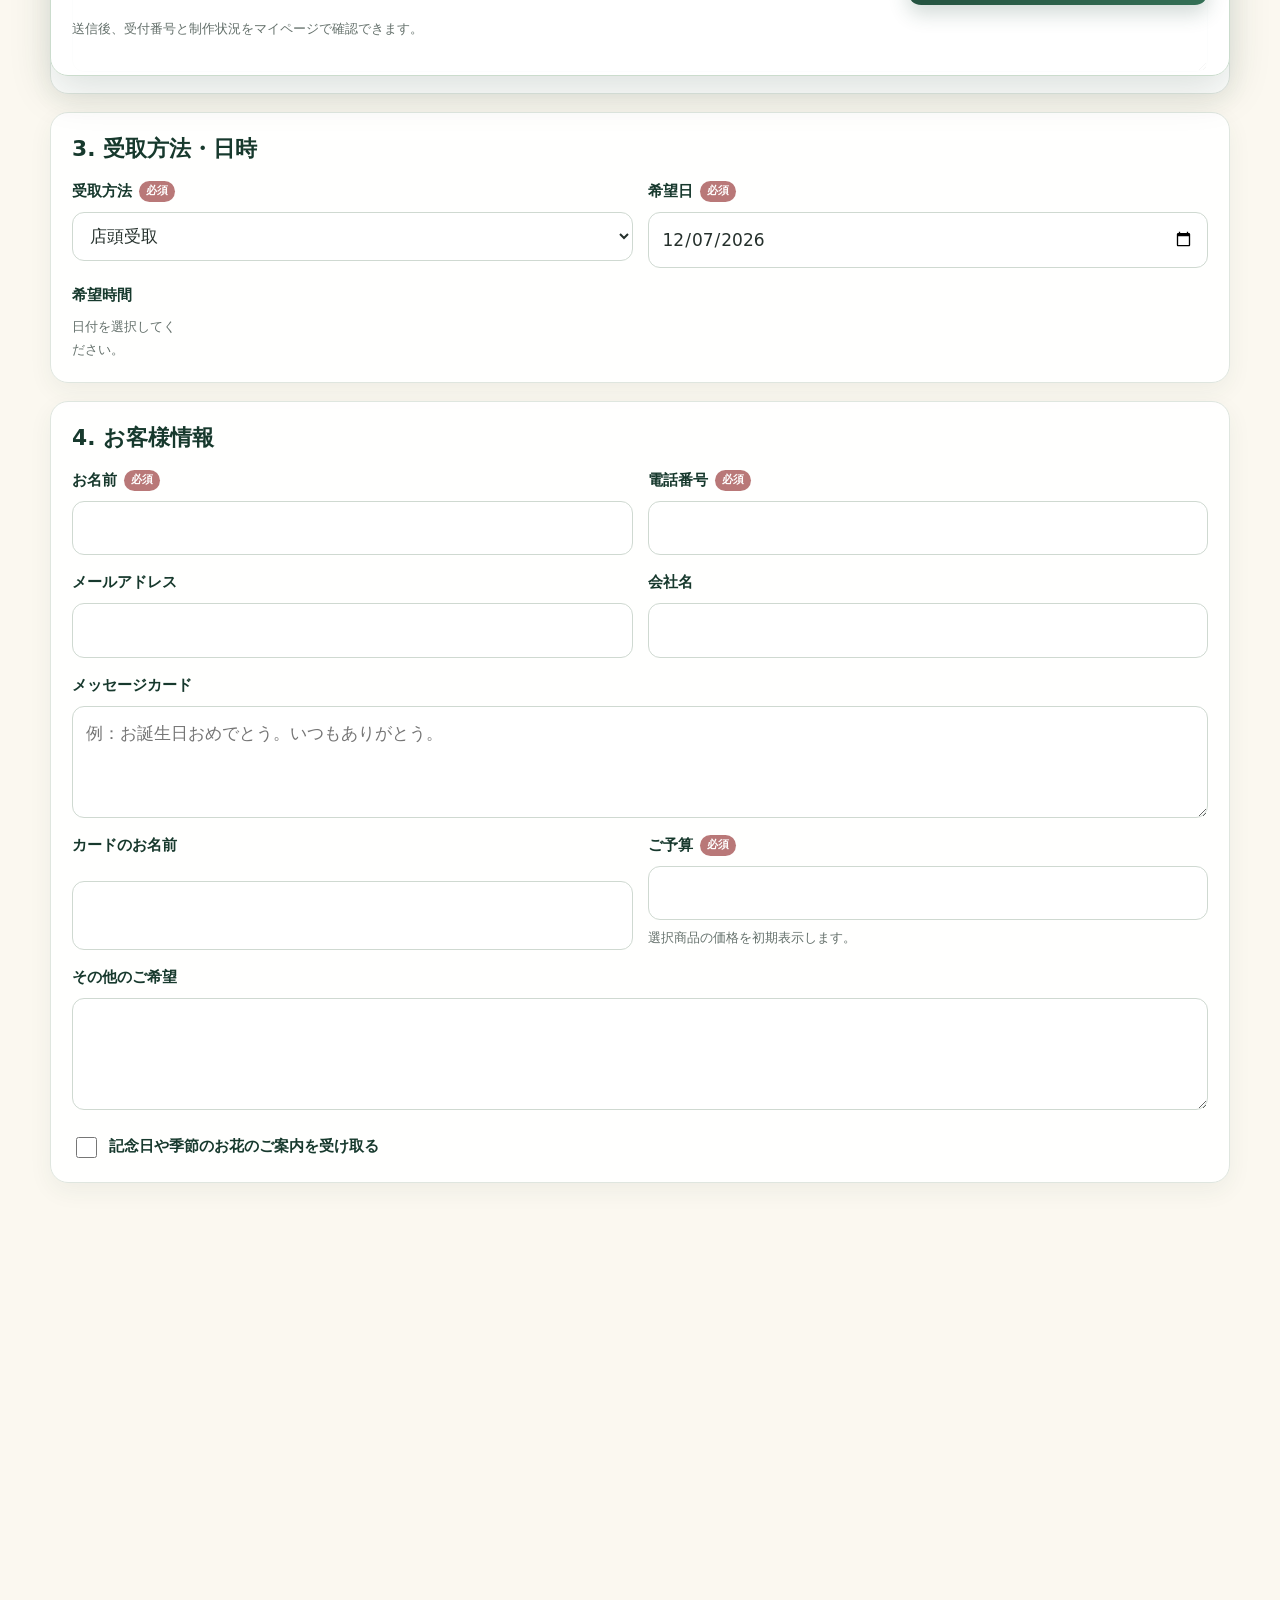
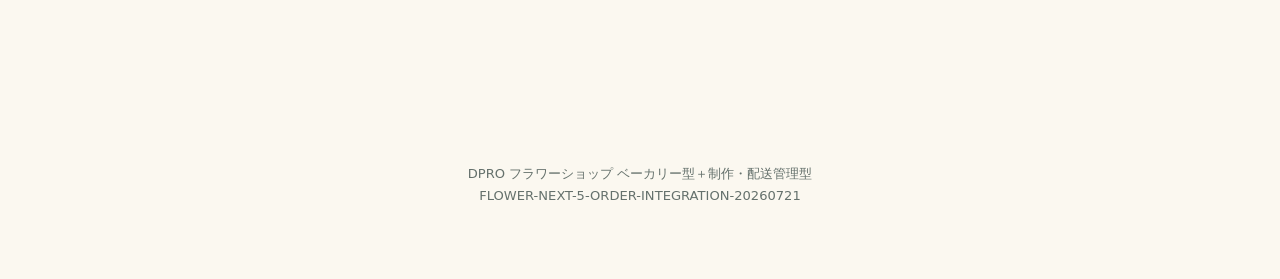
==== commit 9fe03758: "Add files via upload" ====
--- a/index.html
+++ b/index.html
@@ -4,8 +4,10 @@
   <meta charset="utf-8">
   <meta name="viewport" content="width=device-width,initial-scale=1,viewport-fit=cover">
   <meta name="theme-color" content="#214c3b">
+  <meta name="description" content="写真付き商品カタログから選ぶ注文と、用途・予算から相談するオーダーメイド注文に対応したDPROフラワーショップLINEです。">
   <title>花を注文する｜DPRO フラワーショップ</title>
   <link rel="stylesheet" href="common.css?v=FLOWER-15">
+  <link rel="stylesheet" href="order-next.css?v=FLOWER-NEXT-5">
 </head>
 <body>
   <header class="topbar">
@@ -14,229 +16,367 @@
         <div class="brand-mark">✿</div>
         <div>
           <div class="brand-title">DPRO フラワーショップ</div>
-          <div class="brand-subtitle">注文・制作・配達管理 LINE</div>
+          <div class="brand-subtitle">写真から選ぶ注文・オーダーメイド相談</div>
         </div>
       </div>
-      <nav class="topnav" id="topnav"></nav>
+      <nav class="topnav" id="topnav" aria-label="メインメニュー"></nav>
     </div>
   </header>
-  
-<main class="page-shell">
-  <section class="hero">
-    <div class="eyebrow">LINEでかんたん花注文</div>
-    <h1>想いに合うお花を、迷わず注文。</h1>
-    <p>用途・ご予算・色合い・受取方法を選ぶだけ。完成までの状況もマイページで確認できます。</p>
-    <div class="hero-actions">
-      <a class="btn btn-ghost" href="#orderForm">花を注文する</a>
-      <a class="btn btn-rose" href="member.html">注文履歴を見る</a>
-    </div>
-  </section>
-
-  <div id="pageAlert" class="hidden"></div>
-
-  <section class="grid grid-3" aria-label="特長">
-    <article class="card"><h3>💐 用途から選べる</h3><p>誕生日、開店祝い、送別、供花などに対応します。</p></article>
-    <article class="card"><h3>📷 完成写真を確認</h3><p>公開設定された完成写真をマイページで確認できます。</p></article>
-    <article class="card"><h3>🔁 前回から再注文</h3><p>過去の注文内容を見ながら、次の注文を簡単に行えます。</p></article>
-  </section>
-
-  <section id="orderForm">
-    <h2 class="section-title">お花のご注文</h2>
-    <p class="section-note">初回のみお客様情報をご入力ください。次回以降はLINE連携で入力を省略できます。</p>
-
-    <form id="flowerOrderForm" novalidate>
-      <article class="card">
-        <h2>1. 商品を選ぶ</h2>
-        <div id="productList" class="product-list">
-          <div class="loading">商品を読み込んでいます…</div>
-        </div>
-      </article>
-
-      <article class="card" style="margin-top:18px">
-        <h2>2. 用途・雰囲気</h2>
-        <div class="form-grid">
-          <div class="field">
-            <label class="required" for="usageType">用途</label>
-            <select id="usageType" required>
-              <option value="">選択してください</option>
-              <option value="birthday">誕生日</option>
-              <option value="wedding_anniversary">結婚記念日</option>
-              <option value="mother_day">母の日</option>
-              <option value="father_day">父の日</option>
-              <option value="farewell">送別・退職</option>
-              <option value="entrance_graduation">入学・卒業</option>
-              <option value="opening">開店・開業祝い</option>
-              <option value="anniversary">周年祝い</option>
-              <option value="recital_event">発表会・公演</option>
-              <option value="get_well">お見舞い</option>
-              <option value="memorial">お供え・法事</option>
-              <option value="funeral">葬儀・供花</option>
-              <option value="home_use">自宅用</option>
-              <option value="business">法人・ビジネス</option>
-              <option value="other">その他</option>
-            </select>
-          </div>
-          <div class="field">
-            <label for="colorMood">色・雰囲気</label>
-            <select id="colorMood">
-              <option value="おまかせ">おまかせ</option>
-              <option>赤・ピンク系</option>
-              <option>黄色・オレンジ系</option>
-              <option>白・グリーン系</option>
-              <option>青・紫系</option>
-              <option>カラフル</option>
-              <option>優しい</option>
-              <option>明るい</option>
-              <option>華やか</option>
-              <option>上品</option>
-              <option>シック</option>
-            </select>
-          </div>
-          <div class="field full">
-            <label for="flowerPreferences">ご希望・避けたい花</label>
-            <textarea id="flowerPreferences" placeholder="例：春らしく、香りの強い花は避けてください"></textarea>
-          </div>
-        </div>
-      </article>
-
-      <article class="card" style="margin-top:18px">
-        <h2>3. 受取方法・日時</h2>
-        <div class="form-grid">
-          <div class="field">
-            <label class="required" for="fulfillmentType">受取方法</label>
-            <select id="fulfillmentType" required>
-              <option value="pickup">店頭受取</option>
-              <option value="delivery">店舗配達</option>
-              <option value="shipping_consultation">配送相談</option>
-            </select>
-          </div>
-          <div class="field" id="dateField">
-            <label class="required" for="requestedDate">希望日</label>
-            <input id="requestedDate" type="date" required>
-          </div>
-          <div class="field full" id="slotField">
-            <label>希望時間</label>
-            <div id="slotGrid" class="slot-grid">
-              <span class="help">日付を選択してください。</span>
-            </div>
-            <input id="requestedAt" type="hidden">
-          </div>
-        </div>
-      </article>
-
-      <article class="card hidden" id="recipientCard" style="margin-top:18px">
-        <h2>4. お届け先</h2>
-        <div class="form-grid">
-          <div class="field">
-            <label class="required" for="recipientName">受取人・会社名</label>
-            <input id="recipientName" autocomplete="name">
-          </div>
-          <div class="field">
-            <label class="required" for="recipientPhone">受取人電話番号</label>
-            <input id="recipientPhone" inputmode="tel" autocomplete="tel">
-          </div>
-          <div class="field">
-            <label for="recipientPostalCode">郵便番号</label>
-            <input id="recipientPostalCode" inputmode="numeric">
-          </div>
-          <div class="field">
-            <label class="required" for="deliveryArea">配達エリア</label>
-            <select id="deliveryArea"><option value="">選択してください</option></select>
-          </div>
-          <div class="field">
-            <label for="recipientPrefecture">都道府県</label>
-            <input id="recipientPrefecture" value="福岡県">
-          </div>
-          <div class="field">
-            <label for="recipientCity">市区町村</label>
-            <input id="recipientCity">
-          </div>
-          <div class="field full">
-            <label class="required" for="recipientAddress1">番地・建物名</label>
-            <input id="recipientAddress1">
-          </div>
-          <div class="field">
-            <label for="facilityName">会社・施設名</label>
-            <input id="facilityName">
-          </div>
-          <div class="field">
-            <label for="venueName">会場名</label>
-            <input id="venueName">
-          </div>
-          <div class="field full">
-            <label for="deliveryNote">配達時の注意</label>
-            <textarea id="deliveryNote" placeholder="例：到着前に電話、正面入口横へ設置"></textarea>
-          </div>
-        </div>
-      </article>
-
-      <article class="card" style="margin-top:18px">
-        <h2><span id="customerStepNumber">4</span>. お客様情報</h2>
-        <div class="form-grid">
-          <div class="field">
-            <label class="required" for="customerName">お名前</label>
-            <input id="customerName" autocomplete="name" required>
-          </div>
-          <div class="field">
-            <label class="required" for="customerPhone">電話番号</label>
-            <input id="customerPhone" inputmode="tel" autocomplete="tel" required>
-          </div>
-          <div class="field">
-            <label for="customerEmail">メールアドレス</label>
-            <input id="customerEmail" type="email" autocomplete="email">
-          </div>
-          <div class="field">
-            <label for="companyName">会社名</label>
-            <input id="companyName" autocomplete="organization">
-          </div>
-          <div class="field full">
-            <label for="messageText">メッセージカード</label>
-            <textarea id="messageText" placeholder="例：お誕生日おめでとう。いつもありがとう。"></textarea>
-          </div>
-          <div class="field">
-            <label for="senderName">カードのお名前</label>
-            <input id="senderName">
-          </div>
-          <div class="field">
-            <label for="budgetAmount">ご予算</label>
-            <input id="budgetAmount" type="number" min="0" step="100">
-          </div>
-          <div class="field full">
-            <label for="customerNote">その他のご希望</label>
-            <textarea id="customerNote"></textarea>
-          </div>
-          <div class="field full">
-            <label>
-              <input id="marketingOptIn" type="checkbox" style="width:auto;min-height:auto">
-              記念日や季節のお花のご案内を受け取る
-            </label>
-          </div>
-        </div>
-      </article>
-
-      <article class="card" style="margin-top:18px">
-        <h2>ご注文内容</h2>
-        <div id="orderSummary" class="summary-list">
-          <div class="summary-row"><span>商品</span><strong>未選択</strong></div>
-          <div class="summary-row"><span>合計目安</span><strong>¥0</strong></div>
-        </div>
-        <div id="formAlert" class="hidden"></div>
-        <div class="actions">
-          <button id="submitButton" type="submit" class="btn btn-primary">この内容で注文する</button>
-        </div>
-      </article>
-    </form>
-  </section>
-
-  <footer class="footer">
-    <div>DPRO フラワーショップ 注文・制作・配達管理 LINE</div>
-    <div id="appVersion"></div>
-  </footer>
-</main>
-
-  <nav class="mobile-bottom-nav" id="mobileNav"></nav>
+
+  <main class="page-shell">
+    <section class="hero next-order-hero">
+      <div class="eyebrow">LINEでかんたん花注文</div>
+      <h1>写真から選ぶ。想いから相談する。</h1>
+      <p>カタログ商品はそのまま注文。まだイメージが決まっていない場合は、用途・ご予算・色合いからオーダーメイドでご相談いただけます。</p>
+      <div class="hero-actions">
+        <a class="btn btn-ghost" href="catalog.html">写真付きカタログを見る</a>
+        <a class="btn btn-rose" href="index.html?mode=custom#orderForm">オーダーメイドで相談</a>
+      </div>
+    </section>
+
+    <div id="pageAlert" class="hidden" role="alert"></div>
+
+    <section class="grid grid-3" aria-label="特長">
+      <article class="card"><h3>📷 写真から選べる</h3><p>商品写真、価格、説明、受取方法を確認して注文できます。</p></article>
+      <article class="card"><h3>🎨 希望からお作り</h3><p>用途、色、雰囲気、希望する花、避けたい花を制作へ引き継ぎます。</p></article>
+      <article class="card"><h3>🔁 完成後も便利</h3><p>完成写真、進捗、過去の注文内容をマイページで確認できます。</p></article>
+    </section>
+
+    <section id="orderModeChooser" aria-labelledby="orderModeTitle">
+      <h2 id="orderModeTitle" class="section-title">注文方法を選ぶ</h2>
+      <p class="section-note">途中で切り替えても、入力済みのお客様情報や受取日時は消えません。</p>
+
+      <div class="next-mode-grid">
+        <button type="button" class="next-mode-card active" data-order-mode="catalog" aria-pressed="true">
+          <span class="next-mode-icon">🌷</span>
+          <span class="next-mode-copy">
+            <strong>写真から商品を選ぶ</strong>
+            <small>商品、価格、説明を確認して注文</small>
+          </span>
+          <span class="next-mode-check">選択中</span>
+        </button>
+
+        <button type="button" class="next-mode-card" data-order-mode="custom" aria-pressed="false">
+          <span class="next-mode-icon">🎨</span>
+          <span class="next-mode-copy">
+            <strong>オーダーメイドで相談</strong>
+            <small>用途、予算、雰囲気から制作を依頼</small>
+          </span>
+          <span class="next-mode-check">こちらを選ぶ</span>
+        </button>
+      </div>
+    </section>
+
+    <section id="orderForm">
+      <h2 class="section-title">お花のご注文</h2>
+      <p id="orderModeDescription" class="section-note">写真付きカタログの商品を選択してください。</p>
+
+      <form id="flowerOrderForm" novalidate>
+        <input id="orderModeInput" type="hidden" value="catalog">
+
+        <article id="catalogProductCard" class="card">
+          <div class="next-card-heading">
+            <div>
+              <h2>1. 商品を選ぶ</h2>
+              <p>商品写真、説明、価格を確認して選択してください。</p>
+            </div>
+            <a class="btn btn-secondary btn-small" href="catalog.html">大きな写真で見る</a>
+          </div>
+
+          <div id="catalogSelectionNotice" class="hidden"></div>
+          <div id="productList" class="next-product-list">
+            <div class="loading">商品を読み込んでいます…</div>
+          </div>
+
+          <div id="selectedProductPreview" class="next-selected-product hidden"></div>
+          <div id="productOptions" class="next-product-options hidden"></div>
+        </article>
+
+        <article id="customProductCard" class="card hidden">
+          <div class="next-card-heading">
+            <div>
+              <h2>1. オーダーメイド内容</h2>
+              <p>花の形と仕上がりの希望を入力してください。すべて決まっていなくても注文できます。</p>
+            </div>
+            <a class="btn btn-secondary btn-small" href="catalog.html">作例を見る</a>
+          </div>
+
+          <div class="form-grid">
+            <div class="field">
+              <label class="required" for="customBaseProduct">お花の形</label>
+              <select id="customBaseProduct">
+                <option value="">読み込み中…</option>
+              </select>
+              <span class="help">花束、アレンジメント、スタンド花など</span>
+            </div>
+
+            <div class="field">
+              <label for="customSizeLabel">サイズ・ボリューム</label>
+              <select id="customSizeLabel">
+                <option value="">商品標準・おまかせ</option>
+                <option value="コンパクト">コンパクト</option>
+                <option value="標準">標準</option>
+                <option value="ボリューム重視">ボリューム重視</option>
+                <option value="大型">大型</option>
+                <option value="設置場所に合わせて相談">設置場所に合わせて相談</option>
+              </select>
+            </div>
+
+            <div class="field">
+              <label class="required" for="designStyle">仕上がりの雰囲気</label>
+              <select id="designStyle">
+                <option value="">選択してください</option>
+                <option value="おまかせ">おまかせ</option>
+                <option value="優しくナチュラル">優しくナチュラル</option>
+                <option value="明るく可愛らしい">明るく可愛らしい</option>
+                <option value="華やかで豪華">華やかで豪華</option>
+                <option value="上品で落ち着いた">上品で落ち着いた</option>
+                <option value="シックで大人っぽい">シックで大人っぽい</option>
+                <option value="個性的・印象的">個性的・印象的</option>
+              </select>
+            </div>
+
+            <div class="field">
+              <label for="wrappingOption">ラッピング</label>
+              <select id="wrappingOption">
+                <option value="">商品標準・おまかせ</option>
+                <option value="明るい色">明るい色</option>
+                <option value="落ち着いた色">落ち着いた色</option>
+                <option value="上品">上品</option>
+                <option value="可愛らしい">可愛らしい</option>
+                <option value="法人・式典向け">法人・式典向け</option>
+                <option value="ラッピング不要">ラッピング不要</option>
+              </select>
+            </div>
+
+            <div class="field full">
+              <label for="preferredFlowers">使用してほしい花・イメージ</label>
+              <textarea id="preferredFlowers" placeholder="例：バラを入れてほしい、春らしい雰囲気、丸い形にしてほしい"></textarea>
+            </div>
+
+            <div class="field full">
+              <label for="avoidFlowers">避けたい花・色・香り</label>
+              <textarea id="avoidFlowers" placeholder="例：ユリは避けたい、香りの強い花は使わない、赤色は少なめ"></textarea>
+            </div>
+
+            <div class="field">
+              <label for="ribbonText">リボン・短い札の文字</label>
+              <input id="ribbonText" maxlength="300" placeholder="例：祝御開店">
+            </div>
+
+            <div class="field">
+              <label for="standingSignText">立札の内容</label>
+              <input id="standingSignText" maxlength="1000" placeholder="例：祝 御開店　株式会社DPRO">
+            </div>
+
+            <div class="field full">
+              <label for="referenceImageNote">参考イメージについて</label>
+              <textarea id="referenceImageNote" placeholder="例：後ほどLINEで参考写真を送ります。以前の注文と近い雰囲気を希望します。"></textarea>
+              <label class="next-inline-check">
+                <input id="referencePhotoRequired" type="checkbox">
+                注文後にLINEで参考写真を送りたい
+              </label>
+            </div>
+          </div>
+
+          <div id="customSelectedProductPreview" class="next-selected-product hidden"></div>
+          <div id="customProductOptions" class="next-product-options hidden"></div>
+        </article>
+
+        <article class="card next-section-card">
+          <h2>2. 用途・色合い</h2>
+          <div class="form-grid">
+            <div class="field">
+              <label class="required" for="usageType">用途</label>
+              <select id="usageType" required>
+                <option value="">選択してください</option>
+                <option value="birthday">誕生日</option>
+                <option value="wedding_anniversary">結婚記念日</option>
+                <option value="mother_day">母の日</option>
+                <option value="father_day">父の日</option>
+                <option value="farewell">送別・退職</option>
+                <option value="entrance_graduation">入学・卒業</option>
+                <option value="opening">開店・開業祝い</option>
+                <option value="anniversary">周年祝い</option>
+                <option value="recital_event">発表会・公演</option>
+                <option value="get_well">お見舞い</option>
+                <option value="memorial">お供え・法事</option>
+                <option value="funeral">葬儀・供花</option>
+                <option value="home_use">自宅用</option>
+                <option value="business">法人・ビジネス</option>
+                <option value="other">その他</option>
+              </select>
+            </div>
+
+            <div class="field">
+              <label for="colorMood">色・雰囲気</label>
+              <select id="colorMood">
+                <option value="おまかせ">おまかせ</option>
+                <option>赤・ピンク系</option>
+                <option>黄色・オレンジ系</option>
+                <option>白・グリーン系</option>
+                <option>青・紫系</option>
+                <option>カラフル</option>
+                <option>優しい</option>
+                <option>明るい</option>
+                <option>華やか</option>
+                <option>上品</option>
+                <option>シック</option>
+              </select>
+            </div>
+
+            <div id="catalogAdjustmentField" class="field full">
+              <label for="flowerPreferences">カタログ商品への調整希望</label>
+              <textarea id="flowerPreferences" placeholder="例：写真より少し明るく、香りの強い花は避けてください"></textarea>
+            </div>
+          </div>
+        </article>
+
+        <article class="card next-section-card">
+          <h2>3. 受取方法・日時</h2>
+          <div class="form-grid">
+            <div class="field">
+              <label class="required" for="fulfillmentType">受取方法</label>
+              <select id="fulfillmentType" required>
+                <option value="pickup">店頭受取</option>
+                <option value="delivery">店舗配達</option>
+                <option value="shipping_consultation">配送相談</option>
+              </select>
+              <div id="fulfillmentHelp" class="help"></div>
+            </div>
+
+            <div class="field" id="dateField">
+              <label class="required" for="requestedDate">希望日</label>
+              <input id="requestedDate" type="date" required>
+            </div>
+
+            <div class="field full" id="slotField">
+              <label>希望時間</label>
+              <div id="slotGrid" class="slot-grid">
+                <span class="help">日付を選択してください。</span>
+              </div>
+              <input id="requestedAt" type="hidden">
+            </div>
+          </div>
+        </article>
+
+        <article class="card hidden next-section-card" id="recipientCard">
+          <h2>4. お届け先</h2>
+          <div class="form-grid">
+            <div class="field">
+              <label class="required" for="recipientName">受取人・会社名</label>
+              <input id="recipientName" autocomplete="name">
+            </div>
+            <div class="field">
+              <label class="required" for="recipientPhone">受取人電話番号</label>
+              <input id="recipientPhone" inputmode="tel" autocomplete="tel">
+            </div>
+            <div class="field">
+              <label for="recipientPostalCode">郵便番号</label>
+              <input id="recipientPostalCode" inputmode="numeric">
+            </div>
+            <div class="field">
+              <label class="required" for="deliveryArea">配達エリア</label>
+              <select id="deliveryArea"><option value="">選択してください</option></select>
+            </div>
+            <div class="field">
+              <label for="recipientPrefecture">都道府県</label>
+              <input id="recipientPrefecture" value="福岡県">
+            </div>
+            <div class="field">
+              <label for="recipientCity">市区町村</label>
+              <input id="recipientCity">
+            </div>
+            <div class="field full">
+              <label class="required" for="recipientAddress1">番地・建物名</label>
+              <input id="recipientAddress1">
+            </div>
+            <div class="field">
+              <label for="facilityName">会社・施設名</label>
+              <input id="facilityName">
+            </div>
+            <div class="field">
+              <label for="venueName">会場名</label>
+              <input id="venueName">
+            </div>
+            <div class="field full">
+              <label for="deliveryNote">配達時の注意</label>
+              <textarea id="deliveryNote" placeholder="例：到着前に電話、正面入口横へ設置"></textarea>
+            </div>
+          </div>
+        </article>
+
+        <article class="card next-section-card">
+          <h2><span id="customerStepNumber">4</span>. お客様情報</h2>
+          <div class="form-grid">
+            <div class="field">
+              <label class="required" for="customerName">お名前</label>
+              <input id="customerName" autocomplete="name" required>
+            </div>
+            <div class="field">
+              <label class="required" for="customerPhone">電話番号</label>
+              <input id="customerPhone" inputmode="tel" autocomplete="tel" required>
+            </div>
+            <div class="field">
+              <label for="customerEmail">メールアドレス</label>
+              <input id="customerEmail" type="email" autocomplete="email">
+            </div>
+            <div class="field">
+              <label for="companyName">会社名</label>
+              <input id="companyName" autocomplete="organization">
+            </div>
+            <div class="field full">
+              <label for="messageText">メッセージカード</label>
+              <textarea id="messageText" placeholder="例：お誕生日おめでとう。いつもありがとう。"></textarea>
+            </div>
+            <div class="field">
+              <label for="senderName">カードのお名前</label>
+              <input id="senderName">
+            </div>
+            <div class="field">
+              <label class="required" for="budgetAmount">ご予算</label>
+              <input id="budgetAmount" type="number" min="0" step="100" required>
+              <span id="budgetHelp" class="help">選択商品の価格を初期表示します。</span>
+            </div>
+            <div class="field full">
+              <label for="customerNote">その他のご希望</label>
+              <textarea id="customerNote"></textarea>
+            </div>
+            <div class="field full">
+              <label class="next-inline-check">
+                <input id="marketingOptIn" type="checkbox">
+                記念日や季節のお花のご案内を受け取る
+              </label>
+            </div>
+          </div>
+        </article>
+
+        <article class="card next-section-card next-summary-card">
+          <h2>ご注文内容</h2>
+          <div id="orderSummary" class="summary-list">
+            <div class="summary-row"><span>注文方法</span><strong>写真から商品を選ぶ</strong></div>
+            <div class="summary-row"><span>商品</span><strong>未選択</strong></div>
+            <div class="summary-row"><span>合計目安</span><strong>¥0</strong></div>
+          </div>
+          <div id="formAlert" class="hidden" role="alert"></div>
+          <div class="actions">
+            <button id="submitButton" type="submit" class="btn btn-primary">この内容で注文する</button>
+          </div>
+          <p class="help">送信後、受付番号と制作状況をマイページで確認できます。</p>
+        </article>
+      </form>
+    </section>
+
+    <footer class="footer">
+      <div>DPRO フラワーショップ ベーカリー型＋制作・配送管理型</div>
+      <div id="appVersion"></div>
+    </footer>
+  </main>
+
+  <nav class="mobile-bottom-nav next-mobile-nav" id="mobileNav" aria-label="スマートフォンメニュー"></nav>
+
   <script src="config.js?v=FLOWER-15"></script>
   <script src="common.js?v=FLOWER-15"></script>
-  <script src="index.js?v=FLOWER-15"></script>
+  <script src="index.js?v=FLOWER-NEXT-5"></script>
 </body>
 </html>
--- a/order-next.css
+++ b/order-next.css
@@ -0,0 +1,396 @@
+/* ==========================================================
+   DPRO FLOWER NEXT-5
+   カタログ注文＋オーダーメイド注文統合画面
+   ========================================================== */
+
+.next-order-hero {
+  background:
+    linear-gradient(118deg, rgba(22,57,44,.96), rgba(75,113,83,.90)),
+    radial-gradient(circle at 86% 16%, rgba(247,232,230,.32), transparent 18rem);
+}
+
+.next-mode-grid {
+  display: grid;
+  grid-template-columns: repeat(2, minmax(0, 1fr));
+  gap: 16px;
+  margin-bottom: 24px;
+}
+
+.next-mode-card {
+  appearance: none;
+  position: relative;
+  display: grid;
+  grid-template-columns: auto minmax(0, 1fr) auto;
+  align-items: center;
+  gap: 14px;
+  min-height: 112px;
+  padding: 19px;
+  border: 2px solid var(--line);
+  border-radius: 18px;
+  color: var(--ink);
+  background: rgba(255,255,255,.94);
+  box-shadow: 0 8px 24px rgba(38,68,54,.05);
+  text-align: left;
+  cursor: pointer;
+}
+
+.next-mode-card:hover {
+  border-color: var(--sage);
+  transform: translateY(-1px);
+}
+
+.next-mode-card.active {
+  border-color: var(--forest);
+  background:
+    linear-gradient(135deg, rgba(232,240,230,.92), rgba(255,255,255,.98));
+  box-shadow: 0 0 0 4px rgba(33,76,59,.10);
+}
+
+.next-mode-icon {
+  display: grid;
+  place-items: center;
+  width: 56px;
+  height: 56px;
+  border-radius: 16px;
+  background: var(--sage-pale);
+  font-size: 1.8rem;
+}
+
+.next-mode-copy strong,
+.next-mode-copy small {
+  display: block;
+}
+
+.next-mode-copy strong {
+  color: var(--forest-2);
+  font-size: 1.08rem;
+}
+
+.next-mode-copy small {
+  margin-top: 4px;
+  color: var(--muted);
+}
+
+.next-mode-check {
+  padding: 6px 10px;
+  border-radius: 999px;
+  color: var(--muted);
+  background: #f3f5f3;
+  font-size: .73rem;
+  font-weight: 850;
+  white-space: nowrap;
+}
+
+.next-mode-card.active .next-mode-check {
+  color: #fff;
+  background: var(--forest);
+}
+
+.next-card-heading {
+  display: flex;
+  align-items: start;
+  justify-content: space-between;
+  gap: 18px;
+  margin-bottom: 17px;
+}
+
+.next-card-heading h2 {
+  margin-bottom: 4px;
+}
+
+.next-card-heading p {
+  margin: 0;
+  color: var(--muted);
+}
+
+.next-section-card {
+  margin-top: 18px;
+}
+
+.next-product-list {
+  display: grid;
+  grid-template-columns: repeat(2, minmax(0, 1fr));
+  gap: 13px;
+}
+
+.next-product-option {
+  position: relative;
+  overflow: hidden;
+  display: grid;
+  grid-template-columns: 112px minmax(0, 1fr);
+  gap: 14px;
+  min-height: 142px;
+  padding: 0;
+  border: 2px solid var(--line);
+  border-radius: 16px;
+  color: var(--ink);
+  background: #fff;
+  cursor: pointer;
+}
+
+.next-product-option:hover {
+  border-color: var(--sage);
+}
+
+.next-product-option:has(input:checked) {
+  border-color: var(--forest);
+  box-shadow: 0 0 0 4px rgba(33,76,59,.10);
+}
+
+.next-product-option.is-disabled {
+  opacity: .66;
+  cursor: not-allowed;
+}
+
+.next-product-option input[type="radio"] {
+  position: absolute;
+  top: 11px;
+  left: 11px;
+  z-index: 2;
+  width: 22px;
+  height: 22px;
+  min-height: auto;
+  accent-color: var(--forest);
+}
+
+.next-product-thumb {
+  width: 112px;
+  height: 100%;
+  min-height: 142px;
+  object-fit: cover;
+  background: var(--sage-pale);
+}
+
+.next-product-thumb-placeholder {
+  display: grid;
+  place-items: center;
+  width: 112px;
+  min-height: 142px;
+  color: var(--forest);
+  background:
+    linear-gradient(145deg, var(--sage-pale), var(--rose-pale));
+  font-size: 2.1rem;
+}
+
+.next-product-copy {
+  min-width: 0;
+  padding: 15px 14px 14px 0;
+}
+
+.next-product-category {
+  margin-bottom: 3px;
+  color: var(--rose);
+  font-size: .72rem;
+  font-weight: 850;
+}
+
+.next-product-name {
+  display: block;
+  color: var(--forest-2);
+  font-size: 1rem;
+  font-weight: 900;
+}
+
+.next-product-description {
+  display: -webkit-box;
+  overflow: hidden;
+  margin: 6px 0 9px;
+  color: var(--muted);
+  font-size: .79rem;
+  -webkit-box-orient: vertical;
+  -webkit-line-clamp: 2;
+}
+
+.next-product-price {
+  color: var(--forest);
+  font-size: 1rem;
+  font-weight: 900;
+}
+
+.next-product-tags {
+  display: flex;
+  flex-wrap: wrap;
+  gap: 5px;
+  margin-top: 8px;
+}
+
+.next-product-tag {
+  padding: 3px 7px;
+  border-radius: 999px;
+  color: var(--forest);
+  background: var(--sage-pale);
+  font-size: .66rem;
+  font-weight: 750;
+}
+
+.next-product-soldout {
+  display: inline-flex;
+  margin-left: 7px;
+  padding: 3px 7px;
+  border-radius: 999px;
+  color: #7e2d2d;
+  background: #fff0ef;
+  font-size: .68rem;
+  font-weight: 850;
+}
+
+.next-selected-product {
+  display: grid;
+  grid-template-columns: 148px minmax(0, 1fr);
+  gap: 16px;
+  margin-top: 17px;
+  padding: 15px;
+  border: 1px solid #cdddcf;
+  border-radius: 15px;
+  background: linear-gradient(135deg, #f7fbf7, #fff);
+}
+
+.next-selected-product img,
+.next-selected-photo-placeholder {
+  width: 148px;
+  height: 112px;
+  object-fit: cover;
+  border-radius: 12px;
+  background: var(--sage-pale);
+}
+
+.next-selected-photo-placeholder {
+  display: grid;
+  place-items: center;
+  font-size: 2.1rem;
+}
+
+.next-selected-product h3 {
+  margin: 0 0 5px;
+}
+
+.next-selected-product p {
+  margin: 5px 0;
+  color: var(--muted);
+}
+
+.next-selected-price {
+  color: var(--forest);
+  font-size: 1.15rem;
+  font-weight: 900;
+}
+
+.next-product-options {
+  margin-top: 17px;
+  padding-top: 16px;
+  border-top: 1px dashed var(--line);
+}
+
+.next-product-options h3 {
+  margin: 0 0 10px;
+}
+
+.next-option-grid {
+  display: grid;
+  grid-template-columns: repeat(2, minmax(0, 1fr));
+  gap: 12px;
+}
+
+.next-option-check {
+  display: flex;
+  align-items: center;
+  gap: 9px;
+  min-height: 48px;
+  padding: 11px 13px;
+  border: 1px solid var(--line);
+  border-radius: 12px;
+  background: #fff;
+}
+
+.next-option-check input,
+.next-inline-check input {
+  width: 21px;
+  height: 21px;
+  min-height: auto;
+  accent-color: var(--forest);
+}
+
+.next-inline-check {
+  display: flex;
+  align-items: center;
+  gap: 9px;
+  margin-top: 9px;
+  color: var(--forest-2);
+  font-weight: 750;
+}
+
+.next-summary-card {
+  position: sticky;
+  bottom: 12px;
+  z-index: 9;
+  border-color: #cbdccd;
+  box-shadow: 0 16px 42px rgba(30,63,48,.15);
+}
+
+.next-summary-card .actions {
+  justify-content: flex-end;
+}
+
+.next-summary-card .btn-primary {
+  min-width: min(100%, 300px);
+}
+
+.next-mobile-nav {
+  grid-template-columns: repeat(5, 1fr);
+}
+
+@media (max-width: 880px) {
+  .next-mode-grid,
+  .next-product-list,
+  .next-option-grid {
+    grid-template-columns: 1fr;
+  }
+
+  .next-summary-card {
+    position: static;
+  }
+}
+
+@media (max-width: 640px) {
+  .next-mode-card {
+    grid-template-columns: auto minmax(0, 1fr);
+  }
+
+  .next-mode-check {
+    grid-column: 2;
+    justify-self: start;
+  }
+
+  .next-card-heading {
+    align-items: stretch;
+    flex-direction: column;
+  }
+
+  .next-product-option {
+    grid-template-columns: 92px minmax(0, 1fr);
+  }
+
+  .next-product-thumb,
+  .next-product-thumb-placeholder {
+    width: 92px;
+  }
+
+  .next-selected-product {
+    grid-template-columns: 1fr;
+  }
+
+  .next-selected-product img,
+  .next-selected-photo-placeholder {
+    width: 100%;
+    height: auto;
+    aspect-ratio: 4 / 3;
+  }
+
+  .next-mobile-nav a {
+    font-size: .58rem;
+  }
+
+  .next-mobile-nav span {
+    font-size: 1rem;
+  }
+}
